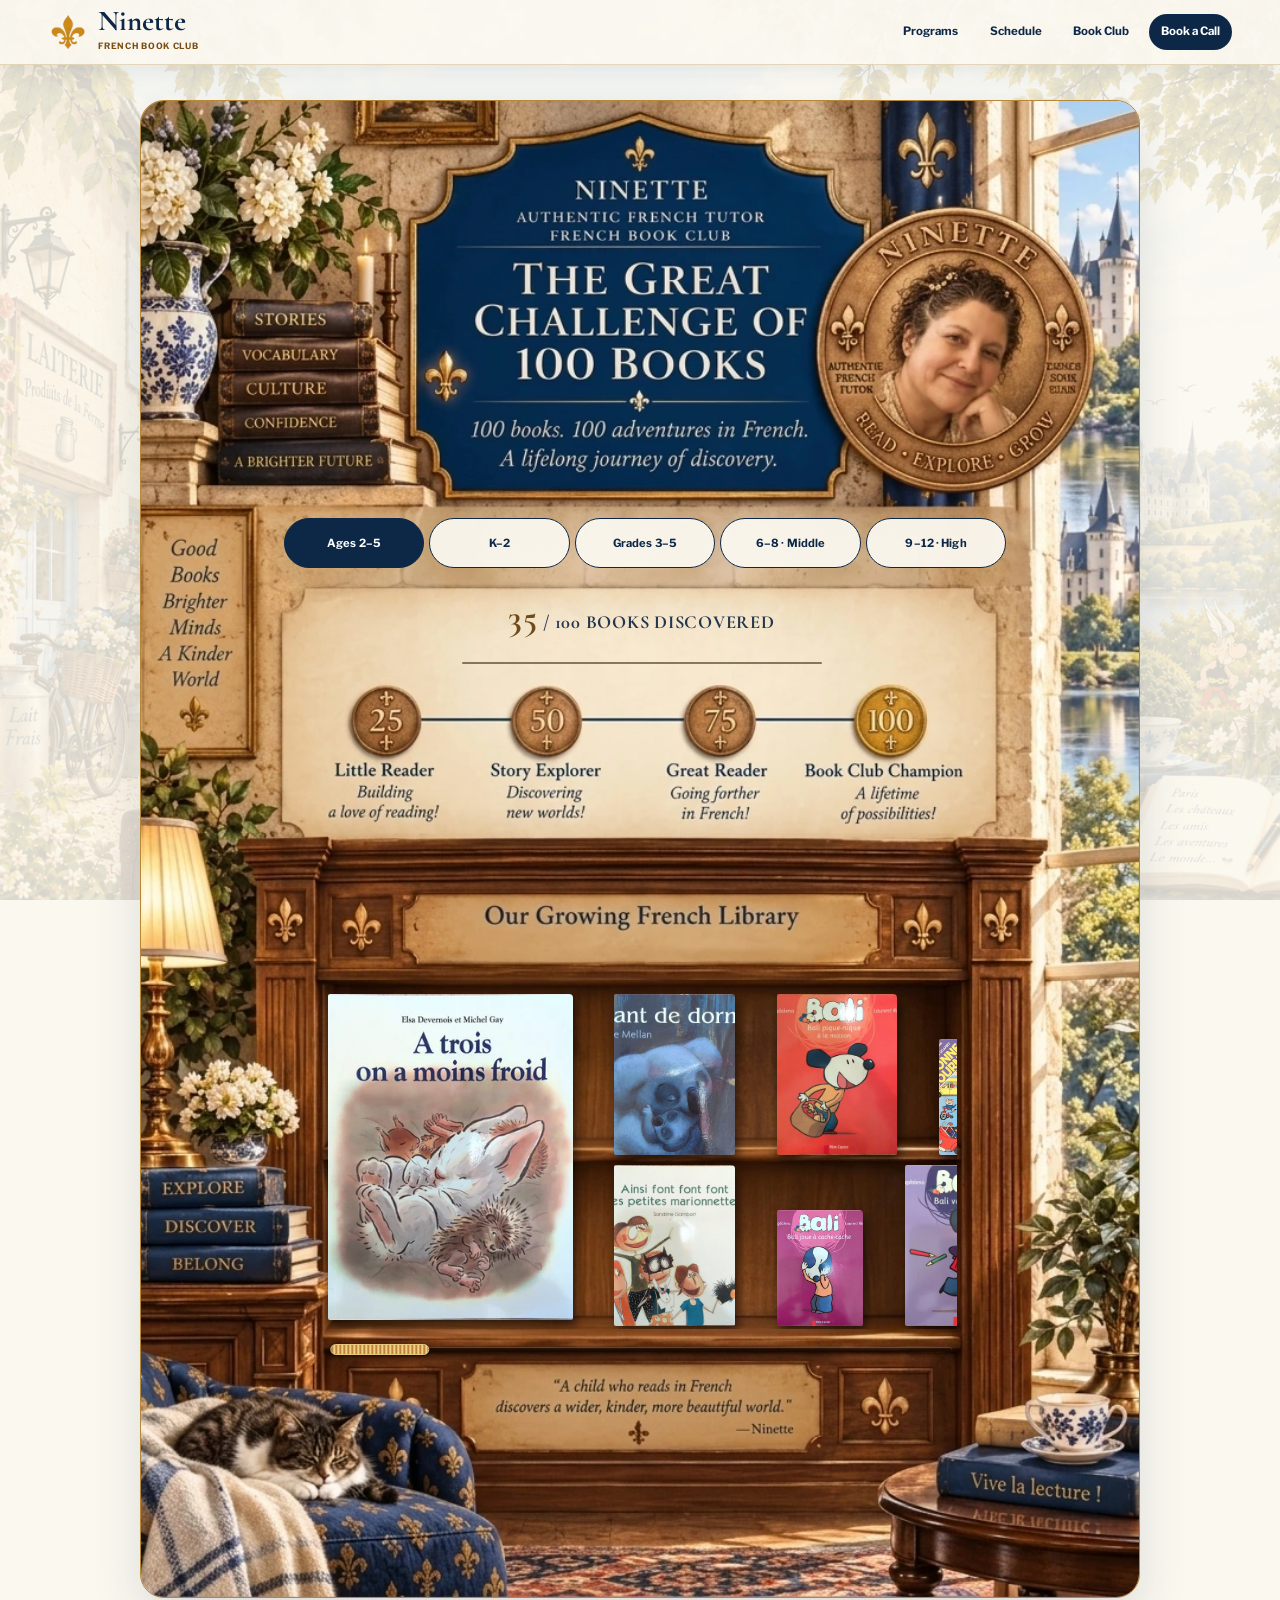
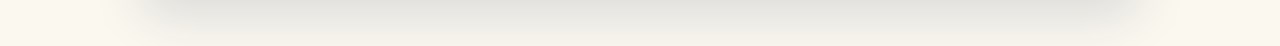
==== bookclub.html @ 9c92deb5 "Refine hero and extract Book Club page" ====
<!DOCTYPE html>
<html lang="en">
    <head>
        <meta charset="UTF-8">
        <meta name="viewport" content="width=device-width, initial-scale=1.0">
        <title>French Book Club | French with Ninette</title>
        <meta name="description" content="The French Book Club by Ninette: an authentic French reading journey for children and teens in Wake Forest, NC.">
        <link rel="canonical" href="https://frenchwithninette.com/bookclub.html">
        <link rel="icon" type="image/webp" href="images/img-010.webp">
        <link rel="preload" as="image" href="images/img-001.png">
        <link rel="preload" as="image" href="images/img-008-banner.webp">
        <link href="https://fonts.googleapis.com/css2?family=Cormorant+Garamond:ital,wght@0,500;0,600;0,700;1,500&family=Libre+Franklin:wght@400;500;600;700&family=Playfair+Display:ital,wght@0,700;1,400&display=swap" rel="stylesheet">
        <link rel="stylesheet" href="styles.css">
    </head>
    <body class="bookclub-page">
        <img class="page-background bookclub-page-background" src="images/img-001.png" width="1536" height="1024" fetchpriority="high" alt="">
        <header class="scroll-nav is-visible" aria-label="Main navigation" aria-hidden="false">
            <a class="scroll-nav-brand" href="index.html#top">
                <img class="scroll-nav-fleur" src="images/fleur1.png" alt="" aria-hidden="true">
                <span>
                    <strong>Ninette</strong>
                    <small>French Book Club</small>
                </span>
            </a>
            <nav class="scroll-nav-links" aria-label="Page sections">
                <a href="index.html#services">Programs</a>
                <a href="index.html#schedule">Schedule</a>
                <a href="#bookclub" aria-current="page">Book Club</a>
                <a class="scroll-nav-cta" href="https://forms.gle/2MNYjAYq3Niakrud9" target="_blank" rel="noopener noreferrer">Book a Call</a>
            </nav>
        </header>
        <main class="bookclub-page-main">
            <div id="bookclub">
                <img class="bc-banner" src="images/img-008-banner.webp" width="842" height="350" fetchpriority="high" alt="Ninette Authentic French Tutor · French Book Club · The Great Challenge of 100 Books">
                <div class="bc-top">
                    <img class="bc-top-img" src="images/bc-top.webp" width="842" height="268" alt="Book Club levels, reading progress and milestone medals on the château library wall">
                    <div class="bc-tabs" role="tablist" aria-label="Book Club levels">
                        <button type="button" class="bc-tab" data-level="ages-2-5" role="tab">Ages 2–5</button>
                        <button type="button" class="bc-tab" data-level="k-2" role="tab" aria-label="Kindergarten to 2nd Grade">K–2</button>
                        <button type="button" class="bc-tab" data-level="3-5" role="tab" aria-label="3rd to 5th Grade">Grades 3–5</button>
                        <button type="button" class="bc-tab" data-level="middle-school" role="tab" aria-label="6th to 8th Grade, Middle School">6–8 · Middle</button>
                        <button type="button" class="bc-tab" data-level="high-school" role="tab" aria-label="9th to 12th Grade, High School">9–12 · High</button>
                    </div>
                    <div class="bc-counter">
                        <div class="bc-count"><b id="bc-count-n">0</b> <span class="bc-count-label">/ 100 BOOKS DISCOVERED</span></div>
                        <div class="bc-progress"><div class="bc-progress-fill" id="bc-progress-fill"></div></div>
                    </div>
                </div>
                <img class="bc-cornice" loading="lazy" decoding="async" src="images/bc-cornice.webp" width="842" height="130" alt="Our Growing French Library">
                <div class="bc-shelf-band">
                    <img class="bc-shelf-band-img" src="images/bc-shelf-band.webp" width="842" height="317" loading="lazy" decoding="async" alt="Wooden château library cabinet">
                    <div class="bc-shelf" id="bc-shelf"></div>
                    <div class="bc-scrollbar" id="bc-scrollbar" hidden aria-hidden="true">
                        <div class="bc-scroll-thumb" id="bc-scroll-thumb"></div>
                    </div>
                </div>
                <img class="bc-bottom" loading="lazy" decoding="async" src="images/bc-bottom.webp" width="842" height="199" alt="A cozy reading corner with an armchair, a cat, and a cup of tea — &quot;A child who reads in French discovers a wider, kinder, more beautiful world.&quot; — Ninette">
            </div>
        </main>
        <script src="scripts/bookclub.js" defer></script>
    </body>
</html>
---- styles.css ----
:root {
    --navy: #0d2847;
    --navy2: #173a60;
    --gold: #b48739;
    --gold2: #d7b56d;
    --cream: #fbf8f0;
    --paper: #f5efe2;
    --ink: #172338;
    --muted: #6b6b67;
    --line: #d9c9a9;
    --white: #fff
}

* {
    margin: 0;
    padding: 0;
    box-sizing: border-box
}

html {
    scroll-behavior: smooth;
    scroll-padding-top: 88px
}

body {
    font-family: 'Libre Franklin', sans-serif;
    background: var(--cream);
    color: var(--ink);
    line-height: 1.55
}

a {
    color: inherit
}

.visually-hidden {
    position: absolute;
    width: 1px;
    height: 1px;
    padding: 0;
    margin: -1px;
    overflow: hidden;
    clip: rect(0, 0, 0, 0);
    white-space: nowrap;
    border: 0
}

.topnav {
    position: sticky;
    top: 0;
    z-index: 1000;
    display: flex;
    align-items: center;
    justify-content: space-between;
    gap: 24px;
    padding: 14px clamp(18px, 4vw, 54px);
    background: rgba(251, 248, 240, .96);
    backdrop-filter: blur(14px);
    border-bottom: 1px solid var(--line);
    box-shadow: 0 8px 26px rgba(13, 40, 71, .08)
}

.topnav-brand {
    font-family: 'Cormorant Garamond', serif;
    font-weight: 700;
    font-size: 1.7rem;
    color: var(--navy);
    letter-spacing: .02em
}

.topnav-brand::before {
    content: '⚜';
    color: var(--gold);
    margin-right: .55rem;
    font-size: 1rem
}

.topnav-links {
    display: flex;
    gap: 8px;
    align-items: center
}

.topnav-links a {
    font-size: .75rem;
    font-weight: 700;
    letter-spacing: .12em;
    text-transform: uppercase;
    text-decoration: none;
    padding: 10px 14px;
    border-radius: 999px;
    color: var(--navy);
    transition: .2s
}

.topnav-links a:hover {
    background: #efe6d4
}

.topnav-links .nav-cta {
    background: var(--navy);
    color: #fff;
    box-shadow: 0 6px 16px rgba(13, 40, 71, .20)
}

.topnav-links .nav-cta:hover {
    background: var(--gold);
    color: #fff;
    transform: translateY(-1px)
}

.hero {
    background: var(--navy);
    padding: 0
}

.hero-art {
    position: relative;
    min-height: min(72vw, 760px);
    background: var(--navy)
}

.hero-actions {
    position: absolute;
    left: 50%;
    bottom: 34px;
    transform: translateX(-50%);
    display: flex;
    gap: 14px;
    justify-content: center;
    align-items: center;
    width: min(92%, 900px);
    z-index: 2
}

.btn {
    display: inline-flex;
    align-items: center;
    justify-content: center;
    gap: .5rem;
    min-height: 50px;
    padding: .9rem 1.4rem;
    border-radius: 999px;
    text-decoration: none;
    font-weight: 700;
    font-size: .9rem;
    letter-spacing: .02em;
    border: 2px solid transparent;
    transition: .2s;
    box-shadow: 0 10px 28px rgba(13, 40, 71, .18)
}

.btn-primary,
.hero-cta,
.cta-btn {
    background: var(--gold) !important;
    color: #fff !important;
    border: 2px solid #f1d59e !important;
    box-shadow: 0 10px 26px rgba(180, 135, 57, .30) !important
}

.btn-primary:hover,
.hero-cta:hover,
.cta-btn:hover {
    background: #9e712d !important;
    transform: translateY(-2px);
    box-shadow: 0 14px 30px rgba(13, 40, 71, .28) !important
}

.btn-secondary {
    background: rgba(255, 255, 255, .94);
    color: var(--navy);
    border-color: #fff
}

.btn-secondary:hover {
    background: #fff;
    transform: translateY(-2px)
}

section {
    max-width: 1000px;
    margin: 0 auto
}

.sec-title {
    font-family: 'Cormorant Garamond', serif;
    font-size: clamp(2.25rem, 4vw, 3.3rem);
    font-weight: 700;
    color: var(--navy);
    margin-bottom: .1rem;
    line-height: 1.05
}

.sec-title::after {
    content: ' ⚜';
    font-size: .55em;
    color: var(--gold);
    vertical-align: middle
}

.sec-sub {
    font-family: 'Cormorant Garamond', serif;
    font-size: 1.08rem;
    color: #8a6a35;
    font-style: italic;
    letter-spacing: .04em;
    margin-bottom: 2rem
}

.divider {
    height: 1px;
    background: var(--line);
    margin: 1.5rem 0
}

.service-grid {
    display: grid;
    grid-template-columns: repeat(auto-fit, minmax(205px, 1fr));
    gap: 1.15rem
}

.scard {
    background: rgba(255, 255, 255, .88) !important;
    border-radius: 18px !important;
    padding: 1.6rem 1.3rem !important;
    text-align: center;
    border: 1px solid var(--line) !important;
    transition: .25s;
    box-shadow: 0 8px 24px rgba(13, 40, 71, .06)
}

.scard:hover {
    transform: translateY(-5px);
    box-shadow: 0 16px 36px rgba(13, 40, 71, .12);
    border-color: var(--gold) !important
}

.scard-icon {
    font-size: 2rem;
    margin-bottom: .7rem;
    display: block
}

.scard h3 {
    font-family: 'Cormorant Garamond', serif;
    font-size: 1.45rem !important;
    color: var(--navy) !important;
    margin-bottom: .5rem
}

.scard p {
    font-size: .82rem;
    color: #5f6061;
    line-height: 1.65
}

.pill {
    display: inline-block;
    font-size: .68rem;
    font-weight: 700;
    padding: .25rem .62rem;
    border-radius: 999px;
    margin: .2rem .1rem;
    border: 1px solid var(--line)
}

.pill-blue {
    background: #edf2f7;
    color: var(--navy)
}

.pill-gold {
    background: #fbf1de;
    color: #916728
}

.price {
    font-size: 1.6rem !important;
    font-weight: 700;
    font-family: 'Cormorant Garamond', serif;
    margin-top: .6rem;
    color: var(--navy) !important
}

.detail-box {
    background: #fff;
    border-radius: 22px !important;
    padding: 2.1rem !important;
    margin-bottom: 1.5rem !important;
    border: 1px solid var(--line) !important;
    box-shadow: 0 12px 34px rgba(13, 40, 71, .07)
}

.detail-grid {
    display: grid;
    grid-template-columns: repeat(auto-fit, minmax(230px, 1fr));
    gap: 1.5rem;
    margin-top: 1rem
}

.detail-tag {
    border-radius: 12px;
    padding: 1rem;
    margin-top: 1rem;
    font-size: .82rem;
    color: #444;
    background: #f8f3e8 !important
}

.detail-cta {
    display: inline-flex !important;
    align-items: center;
    justify-content: center;
    min-height: 48px;
    margin-top: 1.15rem !important;
    background: var(--navy) !important;
    color: #fff !important;
    border: 2px solid var(--navy) !important;
    padding: .8rem 1.4rem !important;
    border-radius: 999px !important;
    font-weight: 700 !important;
    font-size: .88rem !important;
    text-decoration: none !important;
    box-shadow: 0 8px 20px rgba(13, 40, 71, .18);
    transition: .2s
}

.detail-cta:hover {
    background: var(--gold) !important;
    border-color: var(--gold) !important;
    transform: translateY(-2px)
}

.about-quote {
    font-family: 'Cormorant Garamond', serif;
    font-style: italic;
    font-size: 1.35rem;
    color: var(--navy);
    border-left: 3px solid var(--gold);
    padding-left: 1.25rem;
    margin-bottom: 1.25rem;
    line-height: 1.55
}

.about-body {
    font-size: .91rem;
    line-height: 1.9;
    color: #34383e;
    margin-bottom: .75rem
}

.cred-grid {
    display: grid;
    grid-template-columns: repeat(auto-fit, minmax(170px, 1fr));
    gap: .8rem;
    margin-top: 1.5rem
}

.cred {
    background: #fff;
    border-radius: 14px;
    padding: 1.1rem;
    border: 1px solid var(--line);
    text-align: center
}

.cred-ico {
    font-size: 1.5rem;
    margin-bottom: .4rem;
    display: block
}

.cred h4 {
    font-size: .82rem;
    font-weight: 700;
    color: var(--navy);
    margin-bottom: .25rem
}

.cred p {
    font-size: .73rem;
    color: #666;
    line-height: 1.5
}

.schedule-wrap {
    background: #fff;
    padding: 4.5rem clamp(20px, 5vw, 64px);
    border-top: 1px solid #eee3ce;
    border-bottom: 1px solid #eee3ce
}

.schedule-inner {
    max-width: 1000px;
    margin: 0 auto
}

.schedule-title {
    font-family: 'Cormorant Garamond', serif;
    font-size: 2.6rem;
    color: var(--navy);
    font-weight: 700
}

.schedule-sub {
    color: #8a6a35;
    font-family: 'Cormorant Garamond', serif;
    font-style: italic;
    font-size: 1.08rem;
    margin-bottom: 1.4rem
}

.calendar-frame {
    border-radius: 18px;
    overflow: hidden;
    box-shadow: 0 12px 32px rgba(13, 40, 71, .12);
    border: 1px solid var(--line)
}

#contact-section {
    background: linear-gradient(145deg, #0d2847, #173a60);
    padding: 5rem 2rem;
    border-top: 4px solid var(--gold)
}

.contact-inner {
    max-width: 650px;
    margin: 0 auto;
    text-align: center
}

.contact-inner h2 {
    font-family: 'Cormorant Garamond', serif;
    font-size: 2.8rem;
    color: #fff;
    margin-bottom: .25rem
}

.csub {
    font-family: 'Cormorant Garamond', serif;
    font-size: 1.05rem;
    color: #e3ca94;
    font-style: italic;
    margin-bottom: 2rem
}

.contact-rows {
    background: rgba(255, 255, 255, .08);
    border: 1px solid rgba(255, 255, 255, .16);
    border-radius: 16px;
    padding: 1.4rem;
    margin-bottom: 1.5rem;
    text-align: left
}

.crow {
    display: flex;
    align-items: center;
    gap: .75rem;
    padding: .75rem 0;
    border-bottom: 1px solid rgba(255, 255, 255, .11);
    font-size: .9rem;
    color: #fff
}

.crow:last-child {
    border: none
}

.cico {
    font-size: 1.05rem;
    color: #e8c47e;
    width: 28px;
    text-align: center
}

.cta-btn {
    display: block;
    padding: 1.05rem 1.2rem !important;
    border-radius: 999px !important;
    text-decoration: none;
    text-align: center;
    transition: .2s;
    font-size: 1rem !important
}

.free-note {
    font-size: .82rem;
    color: #d9e4ef;
    margin-top: .9rem
}

.contact-actions {
    display: grid;
    grid-template-columns: 1fr 1fr;
    gap: .8rem;
    margin-top: .8rem
}

.contact-actions a,
.contact-actions button {
    padding: .9rem;
    border-radius: 999px;
    text-decoration: none;
    font-weight: 700;
    font-size: .86rem;
    font-family: inherit;
    cursor: pointer
}

.contact-actions .call,
.contact-actions .share {
    background: #fff;
    color: var(--navy);
    border: 0
}

.contact-actions .mail {
    background: transparent;
    color: #fff;
    border: 1px solid rgba(255, 255, 255, .5)
}

footer {
    background: #081c31;
    padding: 1.6rem;
    text-align: center;
    font-size: .78rem;
    color: #c9d5df
}

footer span {
    color: #e4bd70
}

@media(max-width: 760px) {
    .topnav {
        align-items: flex-start
    }

    .topnav-links {
        gap: 3px;
        flex-wrap: wrap;
        justify-content: flex-end
    }

    .topnav-links a {
        font-size: .64rem;
        padding: 8px 9px
    }

    .hero-art {
        min-height: 78vh;
        background-position: center top
    }

    .hero-actions {
        bottom: 22px;
        flex-direction: column
    }

    .hero-actions .btn {
        width: min(92vw, 380px)
    }

    section {
        padding-top: 3.6rem;
        padding-bottom: 3.6rem
    }

    .detail-box {
        padding: 1.4rem !important
    }

    .contact-actions {
        grid-template-columns: 1fr
    }

    .calendar-frame iframe {
        height: 520px
    }

    .topnav-brand {
        font-size: 1.35rem
    }
}

@media(max-width: 520px) {
    .topnav {
        padding: 10px 12px;
        flex-direction: column;
        align-items: center
    }

    .topnav-links {
        justify-content: center
    }

    .hero-art {
        min-height: 72vh;
        margin-top: 0
    }

    .sec-title {
        font-size: 2.35rem
    }

    .hero-actions {
        bottom: 16px
    }
}

/* --- Netlify-safe layout fixes: real image assets, robust grid, visible CTAs --- */
body {
    overflow-x: hidden
}

.hero {
    background: var(--navy);
    padding: 0;
    overflow: hidden
}

.hero-art {
    position: relative;
    min-height: 0 !important;
    background: var(--navy) !important
}

.hero-image {
    width: 100%;
    height: auto;
    display: block;
    object-fit: contain;
    object-position: center top
}

.hero-shade {
    position: absolute;
    left: 0;
    right: 0;
    bottom: 0;
    height: 24%;
    background: linear-gradient(to top, rgba(8, 28, 49, .78), rgba(8, 28, 49, 0));
    pointer-events: none
}

.hero-actions {
    position: absolute;
    left: 50%;
    bottom: 30px;
    transform: translateX(-50%);
    display: flex;
    gap: 14px;
    justify-content: center;
    align-items: center;
    width: min(92%, 900px);
    z-index: 3
}

.btn {
    white-space: nowrap
}

#services {
    max-width: 1120px
}

.service-grid {
    display: grid !important;
    grid-template-columns: repeat(4, minmax(0, 1fr)) !important;
    gap: 1.2rem !important;
    align-items: stretch
}

.scard {
    display: flex !important;
    flex-direction: column;
    align-items: center;
    justify-content: flex-start;
    min-height: 285px;
    background: #fff !important;
    border: 1px solid var(--line) !important;
    border-top: 4px solid var(--gold) !important;
    border-radius: 18px !important;
    padding: 1.6rem 1.25rem !important;
    box-shadow: 0 10px 28px rgba(13, 40, 71, .09) !important;
    overflow: hidden
}

.scard p {
    max-width: 28ch
}

.scard .price {
    margin-top: auto !important;
    padding-top: 1rem
}

.service-grid>.scard-link {
    display: block;
    color: var(--navy);
    text-decoration: none;
}

.service-grid>.scard-link .scard {
    height: 100%;
    cursor: pointer;
}

.service-grid>.scard-link:focus-visible {
    outline: 3px solid var(--gold);
    outline-offset: 4px;
    border-radius: 18px;
}

.detail-box {
    overflow: hidden
}

.detail-cta,
.cta-btn,
.nav-cta,
.btn-primary {
    outline: 0;
    cursor: pointer
}

.detail-cta {
    min-width: 190px
}

.topnav {
    min-height: 76px
}

@media(max-width: 980px) {
    .service-grid {
        grid-template-columns: repeat(2, minmax(0, 1fr)) !important
    }

    .hero-actions {
        bottom: 22px
    }
}

@media(max-width: 760px) {
    .topnav {
        position: sticky;
        top: 0;
        align-items: center
    }

    .hero-image {
        min-height: 420px;
        object-fit: cover;
        object-position: center top
    }

    .hero-actions {
        bottom: 18px;
        flex-direction: column;
        gap: 9px
    }

    .hero-actions .btn {
        width: min(88vw, 390px)
    }

    .hero-shade {
        height: 34%
    }
}

@media(max-width: 560px) {
    .service-grid {
        grid-template-columns: 1fr !important
    }

    .scard {
        min-height: 250px
    }

    .hero-image {
        min-height: 390px
    }

    .topnav {
        flex-direction: column;
        gap: 8px;
        padding: 10px 12px
    }

    .topnav-links {
        width: 100%;
        justify-content: center;
        flex-wrap: wrap
    }

    .topnav-links a {
        padding: 7px 9px
    }

    .hero-actions {
        position: relative;
        left: auto;
        bottom: auto;
        transform: none;
        width: auto;
        padding: 16px;
        background: var(--navy)
    }

    .hero-shade {
        display: none
    }

    .btn {
        white-space: normal
    }

    .hero-actions .btn {
        width: 100%
    }
}

/* illustrated service banners: titles and content preserved */
.scard {
    padding: 0 !important;
    overflow: hidden;
    text-align: left !important
}

.scard-banner {
    width: 100%;
    aspect-ratio: 2.85/1;
    object-fit: cover;
    display: block;
    border-bottom: 1px solid var(--line)
}

.scard-body {
    padding: 1.25rem 1.3rem 1.35rem;
    text-align: center;
    display: flex;
    flex-direction: column;
    flex: 1
}

.scard .scard-icon {
    display: none
}

.scard h3 {
    margin-top: 0
}

@media(max-width: 560px) {
    .scard-banner {
        aspect-ratio: 2.5/1
    }
}

.detail-picto {
    width: 126px;
    height: 126px;
    object-fit: contain;
    border-radius: 50%;
    border: none;
    box-shadow: 0 8px 20px rgba(13, 40, 71, .12);
    flex: 0 0 126px;
    background: #fff
}

@media(max-width: 760px) {
    .detail-picto {
        width: 100px;
        height: 100px;
        flex-basis: 100px
    }
}

@media(max-width: 560px) {
    .detail-picto {
        width: 84px;
        height: 84px;
        flex-basis: 84px
    }
}

/* === HERO V10 VERROUILLE : image entière, aucun bandeau ne la rogne === */
.hero,
.hero-art {
    height: auto !important;
    max-height: none !important;
    overflow: visible !important
}

.hero-image {
    display: block !important;
    width: 100% !important;
    height: auto !important;
    max-height: none !important;
    object-fit: contain !important;
    object-position: center top !important
}

#services {
    padding: 3rem 2rem;
    margin-top: 0 !important
}

/* === BOOK CLUB — unified, JS-driven, single page, no locked mockup images === */
#bookclub {
    margin: 2rem 0 2.5rem;
    border: 1px solid #b48739;
    border-radius: 24px;
    overflow: hidden;
    background: #efe4cf;
    box-shadow: 0 20px 50px rgba(13, 40, 71, .13)
}

.bc-banner {
    display: block;
    width: 100%;
    height: auto;
}

.bc-top {
    position: relative;
    line-height: 0;
    aspect-ratio: 842 / 268;
    overflow: hidden;
}

.bc-top-img,
.bc-cornice,
.bc-bottom,
.bc-shelf-band-img {
    display: block;
    width: 100%;
    height: auto;
    margin: 0;
}

.bc-top-img {
    height: 100%;
    object-fit: cover;
}

.bc-shelf-band-img {
    height: 100%;
    object-fit: cover;
}

.bc-cornice {
    margin-top: -1px;
    margin-bottom: -1px;
}

.bc-tabs {
    position: absolute;
    left: 14.3%;
    right: 13.3%;
    top: 0.8%;
    height: 15.7%;
    display: grid;
    grid-template-columns: repeat(5, minmax(0, 1fr));
    gap: .7%;
    line-height: normal;
}

.bc-tab {
    font-family: 'Libre Franklin', sans-serif;
    font-size: clamp(.46rem, 1.05vw, .7rem);
    font-weight: 700;
    letter-spacing: .01em;
    line-height: 1.15;
    padding: 3px 5px;
    border: 1px solid var(--navy);
    border-radius: 999px;
    background: rgba(251, 248, 240, .94);
    color: var(--navy);
    cursor: pointer;
    display: flex;
    align-items: center;
    justify-content: center;
    text-align: center;
    transition: background .2s, border-color .2s, color .2s, transform .2s;
}

.bc-tab:hover,
.bc-tab:focus-visible {
    background: #efe6d4;
    transform: translateY(-2px);
}

.bc-tab:focus-visible {
    outline: 2px solid var(--gold);
    outline-offset: 2px;
}

.bc-tab:active {
    transform: translateY(1px);
}

.bc-tab.active {
    background: #0d2847 !important;
    border-color: #0d2847;
    color: #fff !important;
}

.bc-counter {
    position: absolute;
    left: 15.4%;
    right: 15.1%;
    top: 29%;
    height: 14%;
    display: flex;
    flex-direction: column;
    justify-content: center;
    text-align: center;
    line-height: normal;
}

.bc-count {
    font-family: 'Cormorant Garamond', serif;
    font-size: clamp(.9rem, 2.4vw, 1.6rem);
    font-weight: 700;
    color: #22364e;
    letter-spacing: .01em;
    white-space: nowrap;
}

.bc-count b {
    color: #6f4a1c;
    font-size: 1.35em;
}

.bc-count-label {
    font-size: .72em;
    letter-spacing: .04em;
}

.bc-progress {
    width: min(74%, 360px);
    margin: 3.5% auto 0;
    height: clamp(5px, 1.4vw, 10px);
    background: rgba(52, 34, 14, .26);
    border: 1px solid rgba(52, 34, 14, .42);
    border-radius: 99px;
    overflow: hidden;
}

.bc-progress-fill {
    height: 100%;
    background: linear-gradient(90deg, #8a5a1f, #e0bd72);
    transition: width .3s ease;
}

.bc-shelf-band {
    position: relative;
    line-height: 0;
    background: #241507;
    aspect-ratio: 842 / 317;
    overflow: hidden;
}

.bc-shelf {
    position: absolute;
    left: 18.4%;
    right: 18.2%;
    top: 2.2%;
    bottom: 8.7%;
    display: flex;
    flex-direction: column;
    gap: 3%;
    overflow-x: auto;
    overflow-y: hidden;
    padding: 0 .5% .3%;
    line-height: normal;
    scrollbar-width: thin;
    scrollbar-color: #a9803f rgba(0, 0, 0, .35);
}

.bc-scrollbar {
    position: absolute;
    left: 18.9%;
    right: 18.7%;
    bottom: 2.5%;
    height: 5px;
    border-radius: 99px;
    background: rgba(20, 10, 4, .62);
    box-shadow: inset 0 1px 1px rgba(255, 235, 188, .25);
    cursor: ew-resize;
}

.bc-scrollbar[hidden] {
    display: none;
}

.bc-scroll-thumb {
    position: absolute;
    top: -3px;
    bottom: -3px;
    left: 0;
    min-width: 32px;
    border: 1px solid #e8c77c;
    border-radius: 99px;
    background: repeating-linear-gradient(90deg, #bd8535 0 2px, #f0d18b 2px 4px);
    box-shadow: 0 1px 3px rgba(0, 0, 0, .7);
    cursor: grab;
    touch-action: none;
}

.bc-scroll-thumb:active {
    cursor: grabbing;
}

.bc-shelf.is-empty {
    align-items: center;
    justify-content: center;
    overflow: hidden;
}

.bc-shelf-row {
    min-height: 0;
    display: flex;
    flex: 1 1 0;
    align-items: flex-end;
    gap: 1.1%;
    width: max-content;
    overflow: visible;
}

.bc-book {
    flex: 0 0 auto;
    margin: 0;
    height: 100%;
    aspect-ratio: 3 / 4;
    scroll-snap-align: start;
}

.bc-book.is-compact {
    height: 72%;
}

.bc-book.is-tall {
    height: 203%;
    align-self: flex-start;
    position: relative;
    z-index: 1;
}

.bc-book.is-spacer {
    visibility: hidden;
    pointer-events: none;
}

.bc-book img {
    height: 100%;
    width: 100%;
    object-fit: cover;
    display: block;
    border-radius: 2px 4px 2px 2px;
    box-shadow: 3px 6px 11px rgba(0, 0, 0, .6);
}

.bc-empty {
    max-width: 84%;
    text-align: center;
    background: rgba(250, 244, 232, .95);
    border: 1px solid #cbb78c;
    border-radius: 12px;
    padding: .8rem 1rem;
}

.bc-empty p {
    font-size: clamp(.62rem, 1.5vw, .82rem);
    color: #4a4133;
    line-height: 1.5;
    margin-bottom: .5rem;
}

.bc-empty a {
    font-size: clamp(.62rem, 1.5vw, .82rem);
    font-weight: 700;
    color: #8a5a1f;
    text-decoration: none;
}

.bc-empty a:hover {
    text-decoration: underline;
}

@media(max-width: 480px) {
    .bc-tabs {
        top: .8%;
        height: 11.5%;
    }

    .bc-tab {
        font-size: .44rem;
        line-height: .95;
        padding: 1px;
        border-radius: 999px;
    }

    .bc-counter {
        top: 25%;
        height: 14%;
    }

    .bc-count {
        font-size: .82rem;
    }

    .bc-progress {
        margin-top: 2%;
        height: 5px;
    }

    .bc-count-label {
        letter-spacing: 0;
    }
}



/* The illustrated scene remains a single responsive image; the live,
   horizontally scrollable class grid is confined to its blank parchment panel. */
.v30-schedule {
    max-width: 1536px;
    margin: 0 auto;
    padding: 0;
    background: #f5eddd;
    position: relative;
    aspect-ratio: 1280 / 848;
}

.v30-background {
    display: block;
    width: 100%;
    height: auto;
}

.v30-frame {
    position: absolute;
    inset: 34.1% 8.1% 8.7% 7.8%;
    overflow: hidden;
    border-radius: clamp(8px, 1.2vw, 18px);
}

.v30-scroll {
    width: 100%;
    height: 100%;
    overflow-x: auto;
    overflow-y: auto;
    scroll-snap-type: x proximity;
}

.v30-grid {
    display: grid;
    grid-template-columns: repeat(6, minmax(150px, 1fr));
    gap: 12px;
    align-items: start;
    padding: clamp(10px, 1.7vw, 24px);
    min-width: 900px;
}

.v30-day {
    min-width: 0;
    display: flex;
    flex-direction: column;
    scroll-snap-align: start;
}

.v30-day-head {
    background: #173f63;
    color: #fff8e9;
    border: 1px solid rgba(190, 142, 61, .65);
    padding: 8px 4px;
    border-radius: 8px;
    text-align: center;
    font: 500 15px/1 Georgia, "Times New Roman", serif;
    letter-spacing: .02em;
    text-transform: uppercase;
    margin-bottom: 8px;
}

.v30-card {
    border-radius: 10px;
    padding: 8px;
    margin-bottom: 8px;
    border: 1px solid rgba(160, 135, 90, .30);
    box-shadow: 0 3px 8px rgba(80, 60, 40, .08);
    color: #163957;
    display: flex;
    align-items: center;
    gap: 8px;
    text-align: left;
}

.v30-card-content {
    min-width: 0;
    flex: 1;
}

.v30-time {
    font: 700 12px/1.1 Georgia, "Times New Roman", serif;
    margin-bottom: 4px;
    white-space: normal;
}

.v30-course {
    font: 700 15px/1.06 Georgia, "Times New Roman", serif;
}

.v30-level {
    margin-top: 2px;
    font: 400 12px/1.05 Georgia, "Times New Roman", serif;
    color: #4f4a40;
}

.v30-mark {
    flex: 0 0 42px;
    width: 42px;
    height: 42px;
    object-fit: contain;
    display: block;
}

.v30-immersion {
    background: rgba(216, 231, 238, .96)
}

.v30-high {
    background: rgba(229, 234, 211, .96)
}

.v30-story {
    background: rgba(242, 215, 211, .96)
}

.v30-cp {
    background: rgba(244, 228, 189, .97)
}

.v30-elementary {
    background: rgba(227, 225, 235, .96)
}

.v30-middle {
    background: rgba(239, 228, 197, .97)
}

.v30-bookclub {
    background: rgba(241, 214, 211, .97)
}

.v30-playdate {
    background: rgba(247, 210, 170, 0.97)
}

.v30-note {
    margin-top: auto;
    padding: 7px 3px;
    text-align: center;
    color: #294b69;
    font: italic 13px/1.22 Georgia, "Times New Roman", serif;
}

@media(max-width: 700px) {
    .v30-schedule {
        aspect-ratio: auto;
        padding-bottom: 12px;
    }

    .v30-background {
        height: clamp(132px, 34vw, 238px);
        object-fit: cover;
        object-position: center top;
    }

    .v30-frame {
        position: relative;
        inset: auto;
        margin: -8px 12px 0;
        border: 1px solid rgba(160, 135, 90, .38);
        border-radius: 10px;
        background: #f5eddd;
        box-shadow: 0 4px 12px rgba(80, 60, 40, .12);
    }

    .v30-scroll {
        overflow-x: auto;
        overflow-y: hidden;
    }

    .v30-grid {
        display: flex;
        gap: 12px;
        padding: 10px;
        min-width: max-content;
    }

    .v30-day {
        flex: 0 0 min(55vw, 240px);
    }

    .v30-mark {
        display: none;
    }
}

.program-pills {
    margin-top: .75rem;
}

.price-unit {
    color: #666;
    font-size: .8rem;
    font-weight: 400;
}

.details-section {
    padding: 3rem 2rem;
}

.details-inner {
    max-width: 820px;
    margin: 0 auto;
}

.detail-header {
    display: flex;
    align-items: center;
    gap: 1rem;
}

.detail-title {
    color: var(--navy);
    font-family: 'Playfair Display', serif;
    font-size: 1.4rem;
}

.detail-meta {
    color: #666;
    font-size: .85rem;
}

.detail-label {
    color: var(--navy);
    margin-bottom: .5rem;
}

.detail-copy {
    color: #444;
    font-size: .85rem;
    line-height: 1.7;
}

.about-layout {
    display: flex;
    flex-wrap: wrap;
    align-items: flex-start;
    gap: 2rem;
    margin-bottom: 1.5rem;
}

.about-profile {
    flex-shrink: 0;
    text-align: center;
}

.about-portrait {
    width: 180px;
    height: 180px;
    object-fit: cover;
    object-position: center top;
    border: 3px solid #c97b3a;
    border-radius: 14px;
    box-shadow: 0 8px 24px rgba(27, 58, 92, .15);
}

.about-location {
    margin-top: .5rem;
    color: #c97b3a;
    font-size: .78rem;
    font-style: italic;
    font-weight: 700;
}

.about-content {
    flex: 1;
    min-width: 220px;
}

.about-quote-translation {
    color: #c97b3a;
    font-size: .9rem;
    font-style: normal;
}

.about-body--french {
    color: #666;
    border-left: 3px solid #c97b3a;
    padding-left: 1rem;
}

.booking-form-label {
    font-size: .78rem;
    font-weight: 400;
    opacity: .85;
}

.bc-progress-fill {
    width: 0;
}

.bookclub-page-main {
    width: min(100% - 2rem, 1000px);
    margin: 0 auto 3rem;
    padding-top: clamp(3.75rem, 6vw, 4.75rem);
}

.bookclub-page-intro {
    padding: 2.5rem 0 .5rem;
    text-align: center;
}

.bookclub-page-intro h1 {
    color: var(--navy);
    font-family: 'Cormorant Garamond', serif;
    font-size: clamp(2.5rem, 5vw, 4rem);
    line-height: 1;
}

.bookclub-page-intro p {
    color: #8a6a35;
    font-family: 'Cormorant Garamond', serif;
    font-size: 1.15rem;
    font-style: italic;
    margin-top: .4rem;
}

.bookclub-page #bookclub {
    margin: 1.5rem 0 0;
}

img.page-background.bookclub-page-background {
    opacity: .14;
}

.hero {
    aspect-ratio: 3 / 2;
    background: transparent;
    margin: 0 !important;
    padding: 0 !important;
    position: relative;
    z-index: 1;
}

.page-background {
    height: 100vh;
    inset: 0;
    object-fit: cover;
    object-position: center center;
    opacity: var(--page-background-opacity, 1);
    pointer-events: none;
    position: fixed;
    transition: opacity .12s linear;
    width: 100%;
    z-index: 0;
}

body > :not(.page-background) {
    position: relative;
    z-index: 1;
}

body > .scroll-nav {
    align-items: center;
    background: rgba(251, 248, 240, .9);
    border-bottom: 1px solid rgba(180, 135, 57, .3);
    box-shadow: 0 6px 18px rgba(13, 40, 71, .08);
    display: flex;
    gap: 1rem;
    justify-content: space-between;
    left: 0;
    opacity: 0;
    padding: .65rem clamp(1rem, 4vw, 3rem);
    pointer-events: none;
    position: fixed;
    top: 0;
    transform: translateY(-100%);
    transition: opacity .2s, transform .2s;
    visibility: hidden;
    width: 100%;
    z-index: 100;
}

.scroll-nav.is-visible {
    opacity: 1;
    pointer-events: auto;
    transform: translateY(0);
    visibility: visible;
}

.scroll-nav-brand {
    align-items: center;
    color: var(--navy);
    display: inline-flex;
    flex: 0 0 auto;
    font-family: 'Cormorant Garamond', serif;
    gap: .6rem;
    text-decoration: none;
}

.scroll-nav-fleur {
    height: 2.55rem;
    width: 2.55rem;
}

.scroll-nav-brand strong,
.scroll-nav-brand small {
    display: block;
}

.scroll-nav-brand strong {
    font-size: 1.8rem;
    font-weight: 700;
    line-height: .78;
}

.scroll-nav-brand small {
    color: #7a4d11;
    font-family: 'Libre Franklin', sans-serif;
    font-size: .54rem;
    font-weight: 700;
    letter-spacing: .08em;
    margin-top: .45rem;
    text-transform: uppercase;
}

.scroll-nav-links {
    align-items: center;
    display: flex;
    gap: .45rem;
    justify-content: flex-end;
    overflow-x: auto;
    white-space: nowrap;
}

.scroll-nav-links a {
    border: 1px solid transparent;
    border-radius: 999px;
    color: var(--navy);
    display: inline-flex;
    font-size: .72rem;
    font-weight: 700;
    padding: .48rem .7rem;
    text-decoration: none;
    transition: background .2s, border-color .2s, color .2s;
}

.scroll-nav-links a:hover,
.scroll-nav-links a:focus-visible {
    background: #efe6d4;
    border-color: rgba(180, 135, 57, .45);
}

.scroll-nav-links .scroll-nav-cta {
    background: var(--navy);
    color: #fff;
}

.scroll-nav-links .scroll-nav-cta:hover,
.scroll-nav-links .scroll-nav-cta:focus-visible {
    background: var(--gold);
    border-color: var(--gold);
}

.hero-content {
    left: 50%;
    max-width: 1360px;
    padding: clamp(2rem, 5vw, 4.5rem) 1.25rem;
    position: absolute;
    text-align: center;
    top: 0;
    transform: translateX(-50%);
    width: 100%;
    z-index: 2;
}

.hero-content::before {
    content: "";
    position: absolute;
    inset: clamp(1rem, 3vw, 2.5rem) clamp(1rem, 5vw, 4.5rem);
    background: rgba(251, 248, 240, .76);
    border: 1px solid rgba(255, 255, 255, .66);
    border-radius: 12px;
    box-shadow: 0 12px 30px rgba(13, 40, 71, .1);
    backdrop-filter: blur(5px);
    z-index: -1;
}

.hero-fleur {
    display: block;
    height: auto;
    margin: 0 auto .65rem;
    width: clamp(2.6rem, 4.6vw, 4.6rem);
}

.hero-brand {
    color: var(--navy);
    font-family: 'Cormorant Garamond', serif;
    font-size: clamp(3rem, 6.3vw, 6rem);
    font-weight: 700;
    line-height: .8;
}

.hero-content h1 {
    margin: 1.3rem auto 0;
    color: var(--navy);
    font-family: 'Cormorant Garamond', serif;
    font-size: clamp(1.2rem, 2.2vw, 2.2rem);
    line-height: 1.05;
    white-space: nowrap;
}

.hero-description {
    margin: .65rem auto 0;
    color: #7a4d11;
    font-family: 'Playfair Display', serif;
    font-size: clamp(.95rem, 1.35vw, 1.3rem);
    font-style: italic;
    letter-spacing: .03em;
    line-height: 1.35;
    white-space: nowrap;
}

.hero .hero-actions {
    position: static;
    display: flex !important;
    flex-direction: row;
    justify-content: center;
    gap: .8rem;
    width: auto;
    margin-top: 1.75rem;
    padding: 0;
    background: transparent;
    transform: none;
}

.hero-action {
    display: inline-flex;
    align-items: center;
    justify-content: center;
    min-height: 48px;
    padding: .8rem 1.15rem;
    border: 2px solid var(--navy);
    border-radius: 999px;
    font-size: .85rem;
    font-weight: 700;
    text-decoration: none;
    transition: background .2s, color .2s, transform .2s;
}

.hero-action:hover,
.hero-action:focus-visible {
    transform: translateY(-2px);
}

.hero-action--primary {
    background: var(--navy);
    color: #fff;
}

.hero-action--primary:hover,
.hero-action--primary:focus-visible {
    background: var(--gold);
    border-color: var(--gold);
}

.hero-action--secondary {
    background: rgba(251, 248, 240, .92);
    color: var(--navy);
}

.hero-action--secondary:hover,
.hero-action--secondary:focus-visible {
    background: #efe6d4;
}

.hero-action--bookclub {
    background: var(--gold);
    border-color: var(--gold);
    color: var(--navy);
}

.hero-action--bookclub:hover,
.hero-action--bookclub:focus-visible {
    background: #d7b56d;
    border-color: #d7b56d;
}

.hero-art {
    display: none;
}

@media(max-width: 560px) {
    .scroll-nav {
        gap: .5rem;
        padding: .55rem .75rem;
    }

    .scroll-nav-brand {
        font-size: 1.4rem;
    }

    .scroll-nav-brand::before {
        display: none;
    }

    .scroll-nav-links {
        gap: .25rem;
    }

    .scroll-nav-links a {
        font-size: .62rem;
        padding: .42rem .55rem;
    }

    .hero {
        aspect-ratio: auto;
        min-height: 760px;
    }

    .page-background {
        object-position: center bottom;
    }

    .hero-content {
        padding-top: 3.25rem;
    }

    .hero-content::before {
        inset: 1.5rem .7rem 1rem;
    }

    .hero-fleur {
        margin-bottom: .45rem;
        width: 3rem;
    }

    .hero-content h1 {
        font-size: clamp(2rem, 10vw, 2.6rem);
        white-space: normal;
    }

    .hero-description {
        background: rgba(251, 248, 240, .82);
        border-radius: 4px;
        color: #8d5b1c;
        font-size: 1.1rem;
        padding: .25rem .5rem;
        white-space: normal;
    }

    .hero .hero-actions {
        flex-direction: column;
        align-items: stretch;
    }

    .hero-action {
        width: 100%;
    }
}
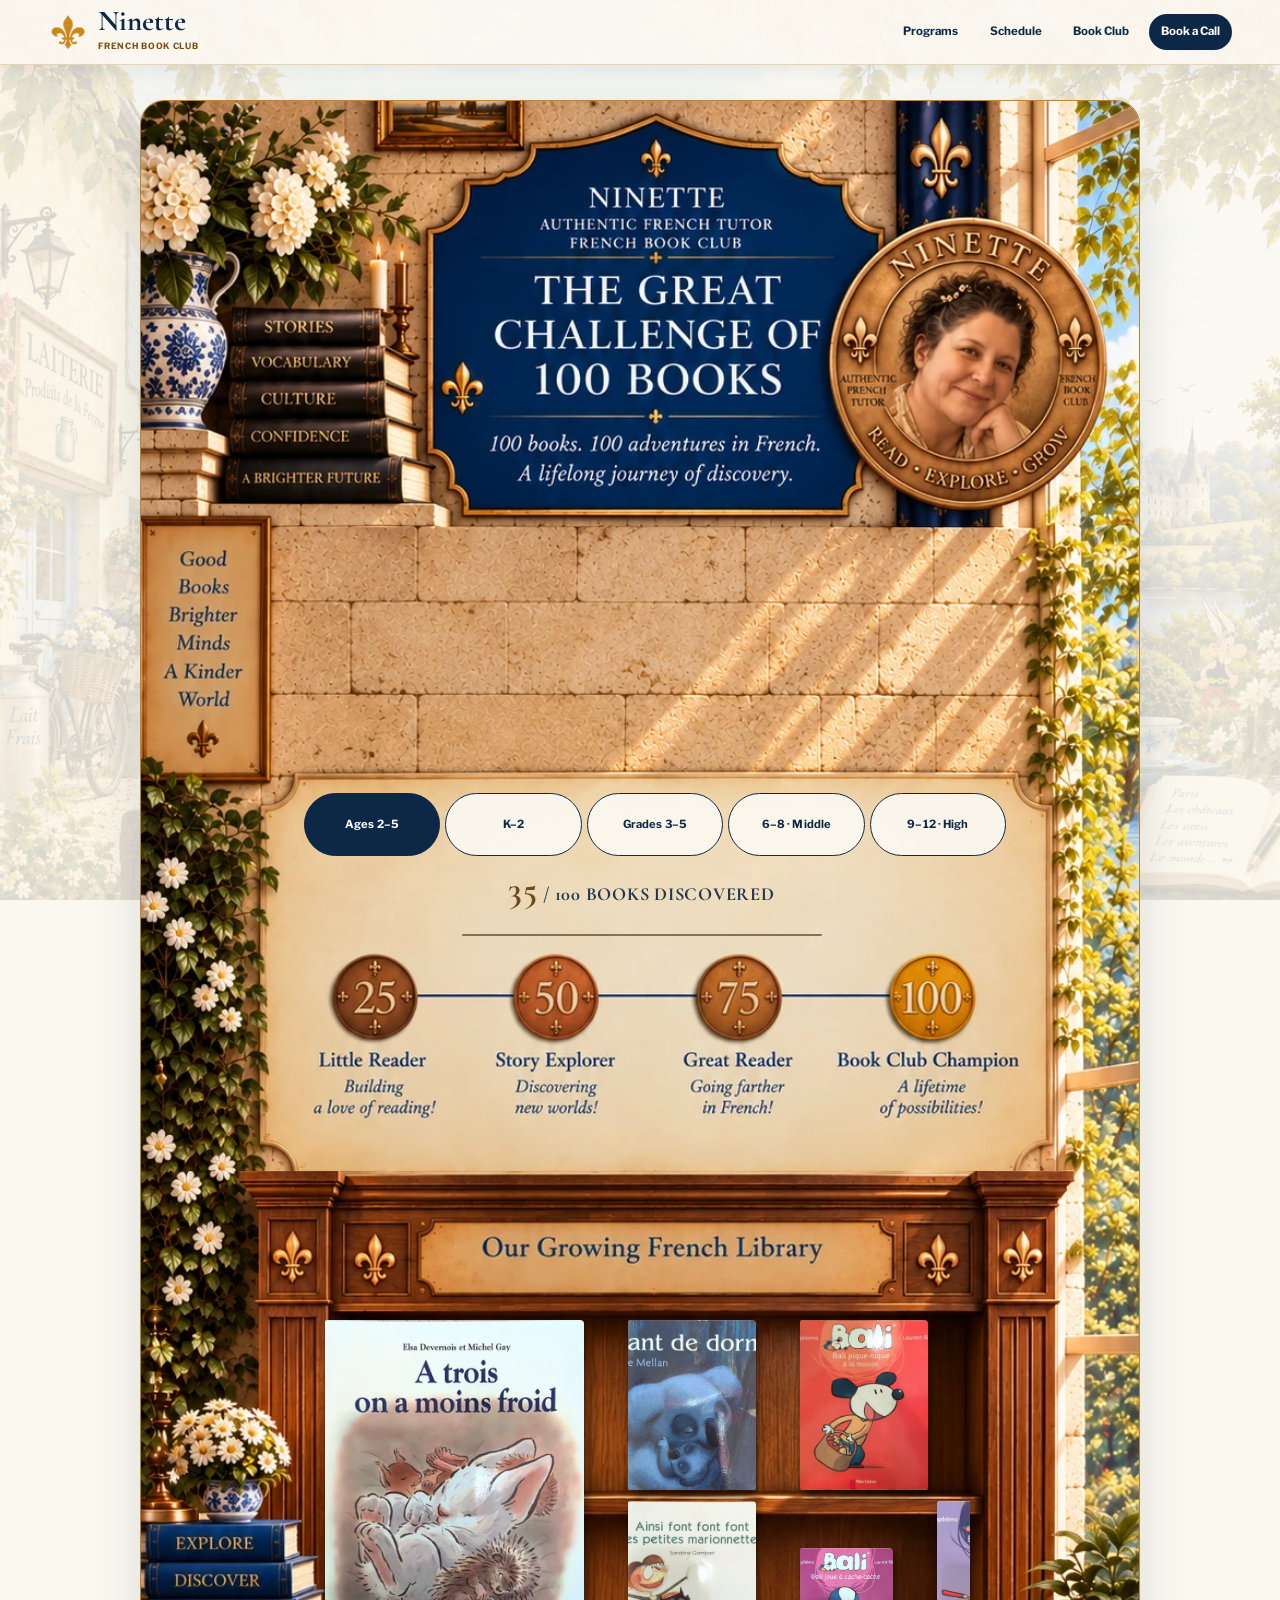
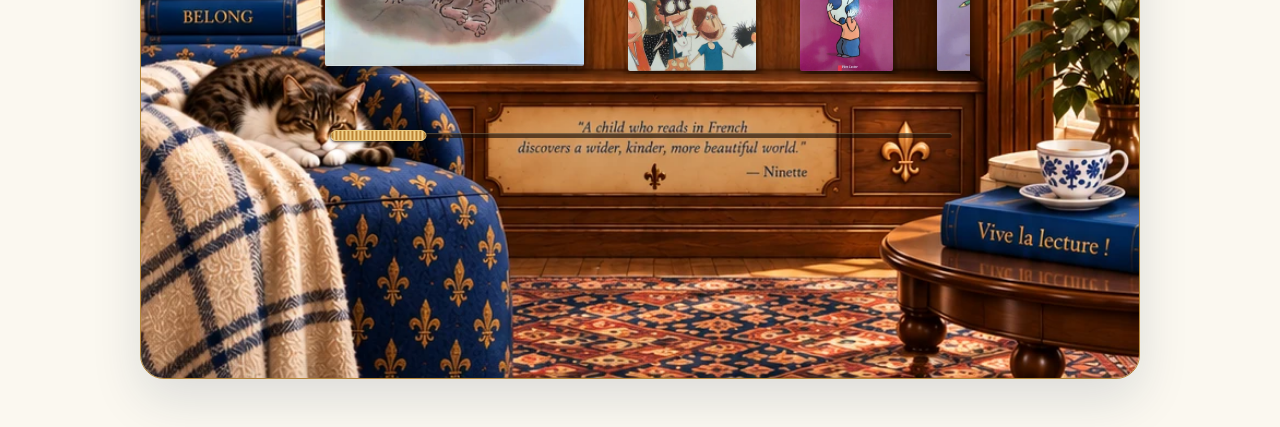
==== commit a2fa19af: "Refresh Book Club scene slices" ====
--- a/bookclub.html
+++ b/bookclub.html
@@ -31,9 +31,10 @@
         </header>
         <main class="bookclub-page-main">
             <div id="bookclub">
-                <img class="bc-banner" src="images/img-008-banner.webp" width="842" height="350" fetchpriority="high" alt="Ninette Authentic French Tutor · French Book Club · The Great Challenge of 100 Books">
+                <img class="bc-banner" src="images/img-008-banner.webp" width="914" height="389" fetchpriority="high" alt="Ninette Authentic French Tutor · French Book Club · The Great Challenge of 100 Books">
+                <img class="bc-monthly-wall" src="images/bc-monthly-wall.webp" width="914" height="223" loading="lazy" decoding="async" alt="Stone wall in the chateau library, reserved for monthly featured books">
                 <div class="bc-top">
-                    <img class="bc-top-img" src="images/bc-top.webp" width="842" height="268" alt="Book Club levels, reading progress and milestone medals on the château library wall">
+                    <img class="bc-top-img" src="images/bc-top.webp" width="914" height="368" alt="Book Club levels, reading progress and milestone medals on the chateau library wall">
                     <div class="bc-tabs" role="tablist" aria-label="Book Club levels">
                         <button type="button" class="bc-tab" data-level="ages-2-5" role="tab">Ages 2–5</button>
                         <button type="button" class="bc-tab" data-level="k-2" role="tab" aria-label="Kindergarten to 2nd Grade">K–2</button>
@@ -46,15 +47,15 @@
                         <div class="bc-progress"><div class="bc-progress-fill" id="bc-progress-fill"></div></div>
                     </div>
                 </div>
-                <img class="bc-cornice" loading="lazy" decoding="async" src="images/bc-cornice.webp" width="842" height="130" alt="Our Growing French Library">
+                <img class="bc-cornice" loading="lazy" decoding="async" src="images/bc-cornice.webp" width="914" height="129" alt="Our Growing French Library">
                 <div class="bc-shelf-band">
-                    <img class="bc-shelf-band-img" src="images/bc-shelf-band.webp" width="842" height="317" loading="lazy" decoding="async" alt="Wooden château library cabinet">
+                    <img class="bc-shelf-band-img" src="images/bc-shelf-band.webp" width="914" height="402" loading="lazy" decoding="async" alt="Wooden chateau library cabinet">
                     <div class="bc-shelf" id="bc-shelf"></div>
                     <div class="bc-scrollbar" id="bc-scrollbar" hidden aria-hidden="true">
                         <div class="bc-scroll-thumb" id="bc-scroll-thumb"></div>
                     </div>
                 </div>
-                <img class="bc-bottom" loading="lazy" decoding="async" src="images/bc-bottom.webp" width="842" height="199" alt="A cozy reading corner with an armchair, a cat, and a cup of tea — &quot;A child who reads in French discovers a wider, kinder, more beautiful world.&quot; — Ninette">
+                <img class="bc-bottom" loading="lazy" decoding="async" src="images/bc-bottom.webp" width="914" height="210" alt="A cozy reading corner with an armchair, a cat, and a cup of tea - &quot;A child who reads in French discovers a wider, kinder, more beautiful world.&quot; - Ninette">
             </div>
         </main>
         <script src="scripts/bookclub.js" defer></script>
--- a/styles.css
+++ b/styles.css
@@ -930,11 +930,12 @@
 .bc-top {
     position: relative;
     line-height: 0;
-    aspect-ratio: 842 / 268;
+    aspect-ratio: 914 / 368;
     overflow: hidden;
 }
 
 .bc-top-img,
+.bc-monthly-wall,
 .bc-cornice,
 .bc-bottom,
 .bc-shelf-band-img {
@@ -961,9 +962,9 @@
 
 .bc-tabs {
     position: absolute;
-    left: 14.3%;
+    left: 16.3%;
     right: 13.3%;
-    top: 0.8%;
+    top: 5.8%;
     height: 15.7%;
     display: grid;
     grid-template-columns: repeat(5, minmax(0, 1fr));
@@ -1015,7 +1016,7 @@
     position: absolute;
     left: 15.4%;
     right: 15.1%;
-    top: 29%;
+    top: 26%;
     height: 14%;
     display: flex;
     flex-direction: column;
@@ -1063,16 +1064,16 @@
     position: relative;
     line-height: 0;
     background: #241507;
-    aspect-ratio: 842 / 317;
+    aspect-ratio: 914 / 402;
     overflow: hidden;
 }
 
 .bc-shelf {
     position: absolute;
-    left: 18.4%;
-    right: 18.2%;
+    left: 18.2%;
+    right: 16.9%;
     top: 2.2%;
-    bottom: 8.7%;
+    bottom: 17%;
     display: flex;
     flex-direction: column;
     gap: 3%;
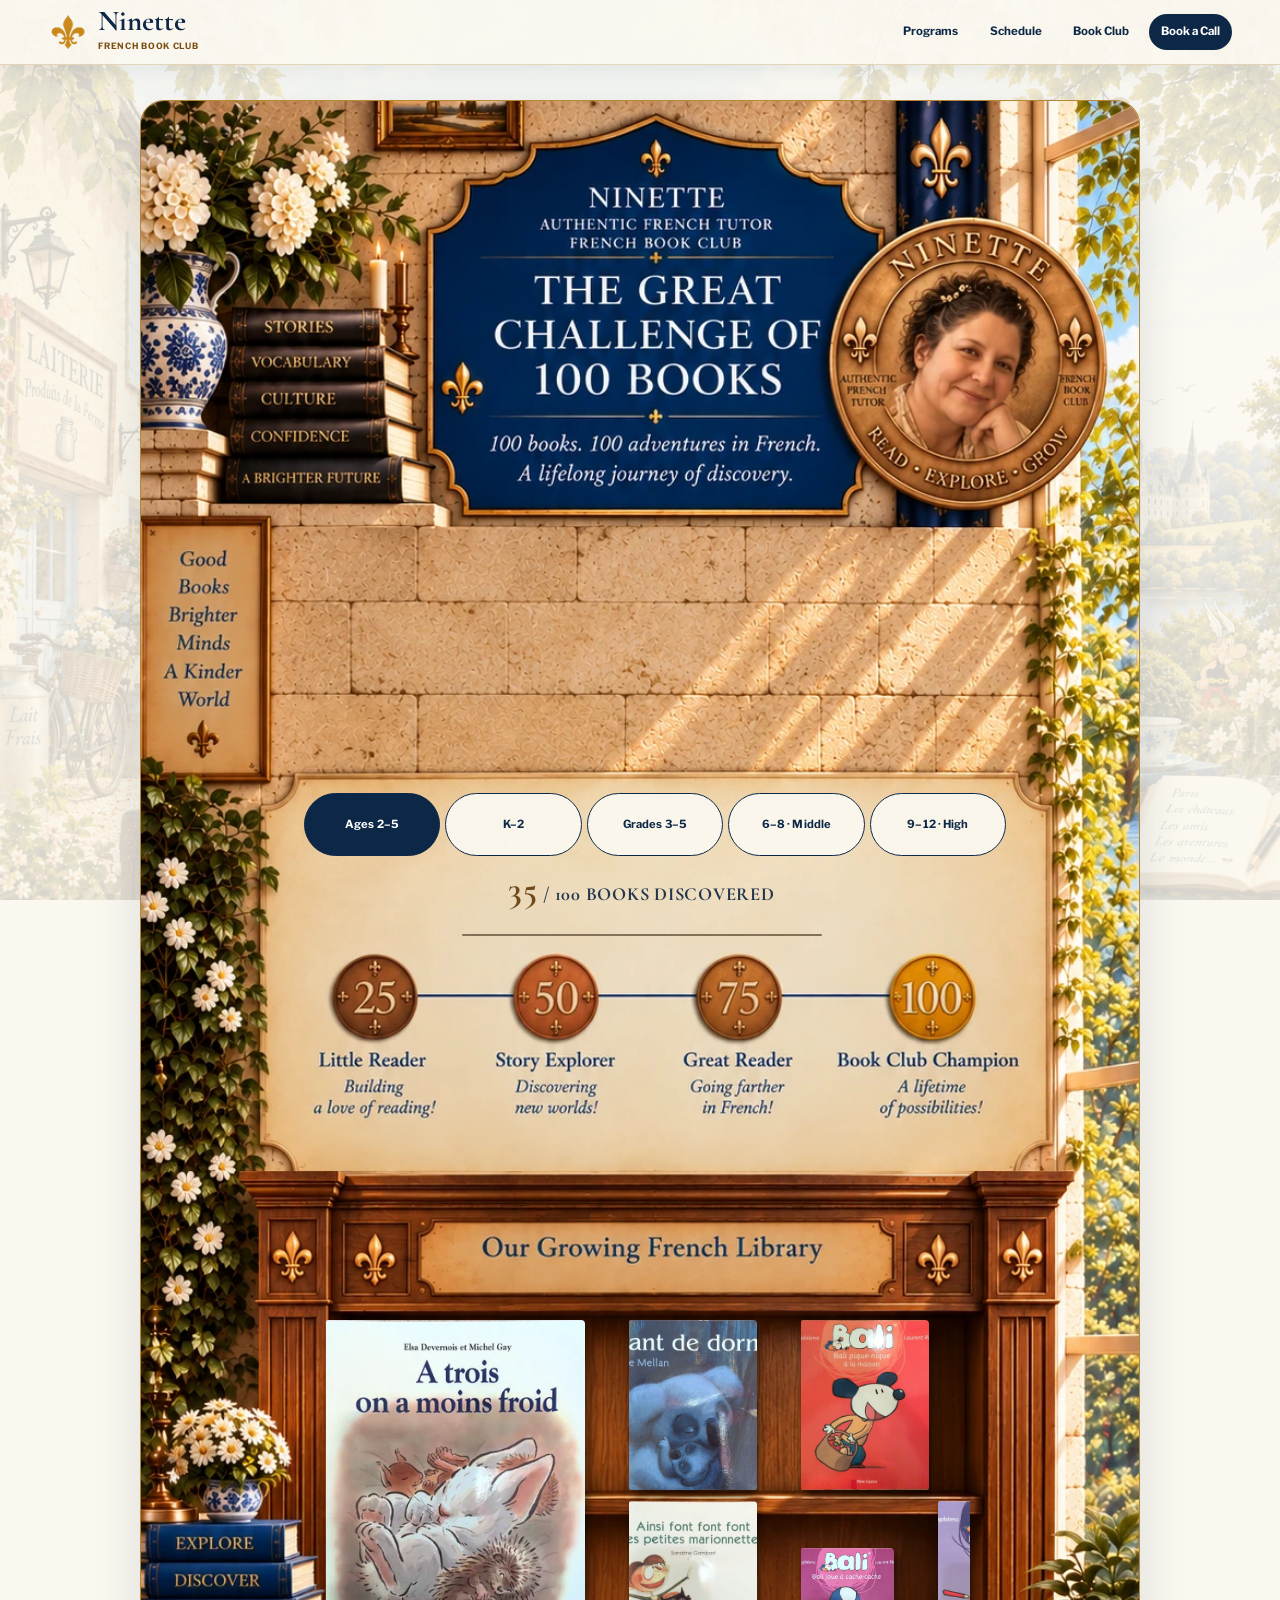
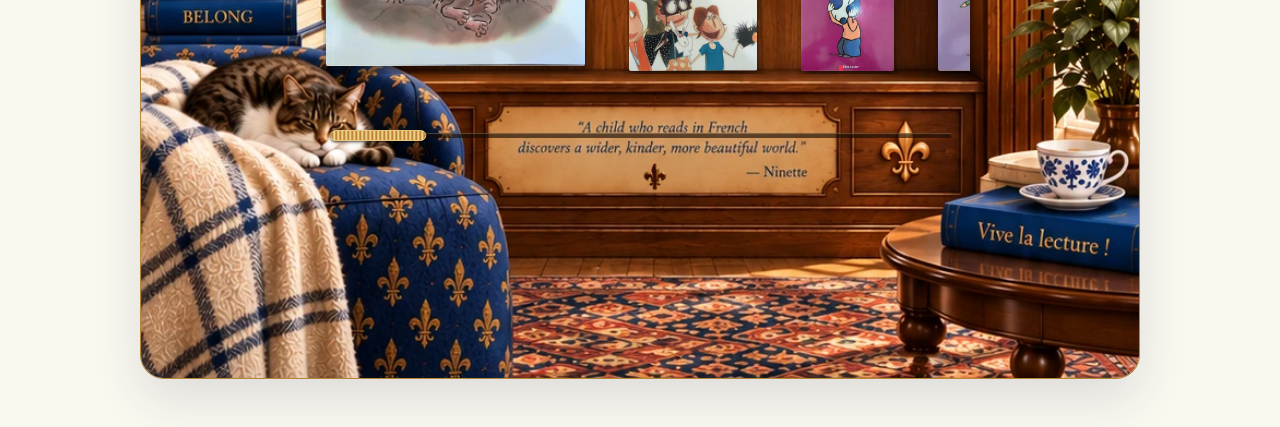
==== commit b2af0766: "Add optimized autumn leaf effects" ====
--- a/bookclub.html
+++ b/bookclub.html
@@ -11,9 +11,45 @@
         <link rel="preload" as="image" href="images/img-008-banner.webp">
         <link href="https://fonts.googleapis.com/css2?family=Cormorant+Garamond:ital,wght@0,500;0,600;0,700;1,500&family=Libre+Franklin:wght@400;500;600;700&family=Playfair+Display:ital,wght@0,700;1,400&display=swap" rel="stylesheet">
         <link rel="stylesheet" href="styles.css">
+        <script type="application/ld+json">
+            {
+                "@context": "https://schema.org",
+                "@type": "Course",
+                "name": "French Book Club",
+                "description": "An authentic French reading club for children and teens, with age-specific books, guided reading, discussion, and cultural discovery in French.",
+                "url": "https://frenchwithninette.com/bookclub.html",
+                "image": "https://frenchwithninette.com/images/img-008-banner.webp",
+                "inLanguage": "fr",
+                "audience": {
+                    "@type": "EducationalAudience",
+                    "educationalRole": "student",
+                    "audienceType": "Children and teens ages 2 to 17"
+                },
+                "provider": {
+                    "@type": "EducationalOrganization",
+                    "name": "French with Ninette",
+                    "url": "https://frenchwithninette.com/",
+                    "email": "arianesclass@gmail.com",
+                    "address": {
+                        "@type": "PostalAddress",
+                        "addressLocality": "Wake Forest",
+                        "addressRegion": "NC",
+                        "postalCode": "27587",
+                        "addressCountry": "US"
+                    }
+                },
+                "offers": {
+                    "@type": "Offer",
+                    "price": "200",
+                    "priceCurrency": "USD",
+                    "description": "Four Book Club sessions per month, per child."
+                }
+            }
+        </script>
     </head>
-    <body class="bookclub-page">
+    <body class="bookclub-page" data-seasonal-effect="autumn-leaves">
         <img class="page-background bookclub-page-background" src="images/img-001.png" width="1536" height="1024" fetchpriority="high" alt="">
+        <div class="seasonal-effect" aria-hidden="true"></div>
         <header class="scroll-nav is-visible" aria-label="Main navigation" aria-hidden="false">
             <a class="scroll-nav-brand" href="index.html#top">
                 <img class="scroll-nav-fleur" src="images/fleur1.png" alt="" aria-hidden="true">
@@ -58,6 +94,7 @@
                 <img class="bc-bottom" loading="lazy" decoding="async" src="images/bc-bottom.webp" width="914" height="210" alt="A cozy reading corner with an armchair, a cat, and a cup of tea - &quot;A child who reads in French discovers a wider, kinder, more beautiful world.&quot; - Ninette">
             </div>
         </main>
+        <script src="scripts/seasonal-effects.js" defer></script>
         <script src="scripts/bookclub.js" defer></script>
     </body>
 </html>
--- a/styles.css
+++ b/styles.css
@@ -925,6 +925,61 @@
     display: block;
     width: 100%;
     height: auto;
+}
+
+body[data-seasonal-effect] > .seasonal-effect {
+    position: fixed;
+    inset: 0;
+    z-index: 50;
+    overflow: hidden;
+    pointer-events: none;
+}
+
+.seasonal-leaf {
+    position: absolute;
+    top: -18vh;
+    left: var(--leaf-left);
+    width: var(--leaf-size);
+    height: auto;
+    opacity: var(--leaf-opacity);
+    filter: drop-shadow(0 3px 3px rgba(65, 31, 7, .24));
+    transform-origin: center;
+    will-change: transform;
+    animation: seasonal-leaf-fall var(--leaf-duration) linear var(--leaf-delay) infinite;
+}
+
+body:not([data-seasonal-effect="autumn-leaves"]) .seasonal-effect {
+    display: none;
+}
+
+@keyframes seasonal-leaf-fall {
+    0% {
+        transform: translate3d(0, 0, 0) rotate(0deg);
+    }
+
+    35% {
+        transform: translate3d(var(--leaf-sway), 40vh, 0) rotate(180deg);
+    }
+
+    70% {
+        transform: translate3d(var(--leaf-reverse-sway), 80vh, 0) rotate(380deg);
+    }
+
+    100% {
+        transform: translate3d(var(--leaf-sway), 125vh, 0) rotate(540deg);
+    }
+}
+
+@media (prefers-reduced-motion: reduce) {
+    .seasonal-effect {
+        display: none;
+    }
+}
+
+@media (max-width: 700px) {
+    .seasonal-leaf {
+        filter: none;
+    }
 }
 
 .bc-top {
@@ -1579,6 +1634,15 @@
 body > :not(.page-background) {
     position: relative;
     z-index: 1;
+}
+
+body[data-seasonal-effect] > .seasonal-effect {
+    position: fixed;
+    top: 0;
+    left: 0;
+    width: 100vw;
+    height: 100vh;
+    z-index: 50;
 }
 
 body > .scroll-nav {
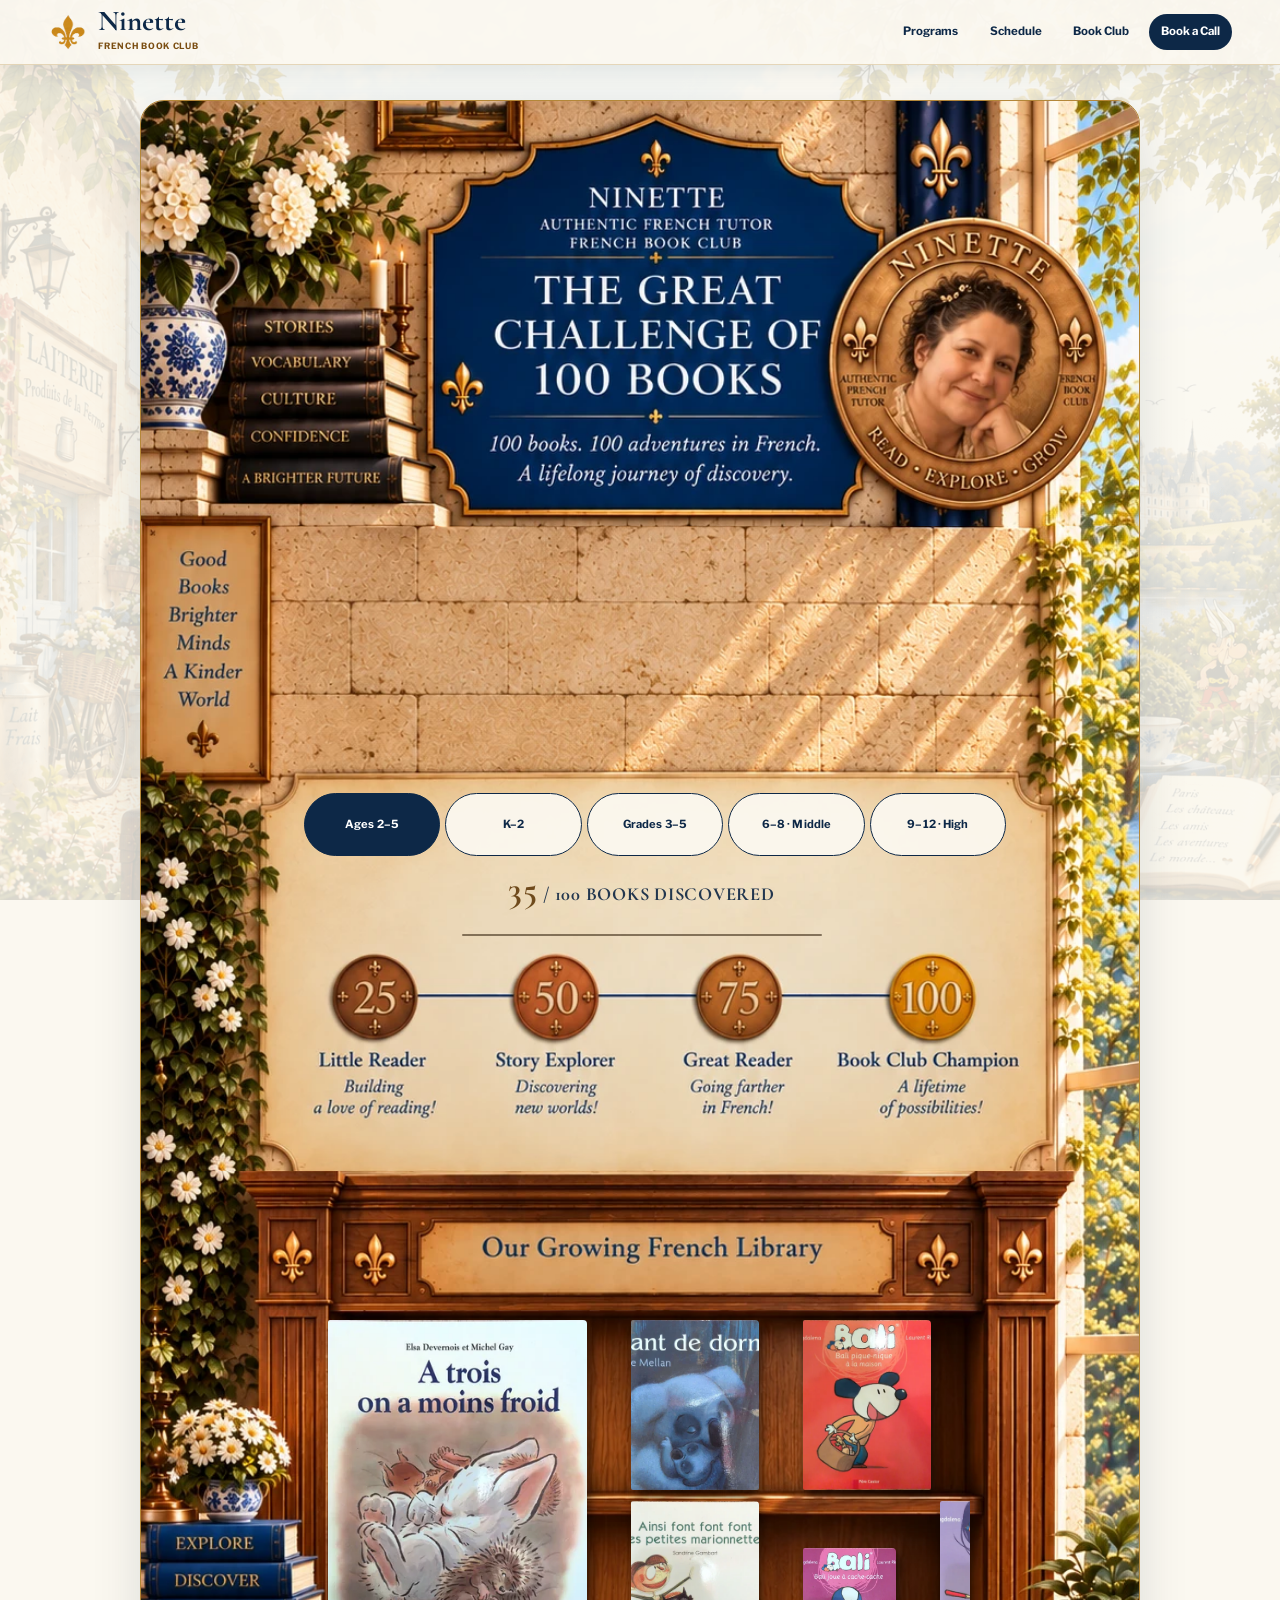
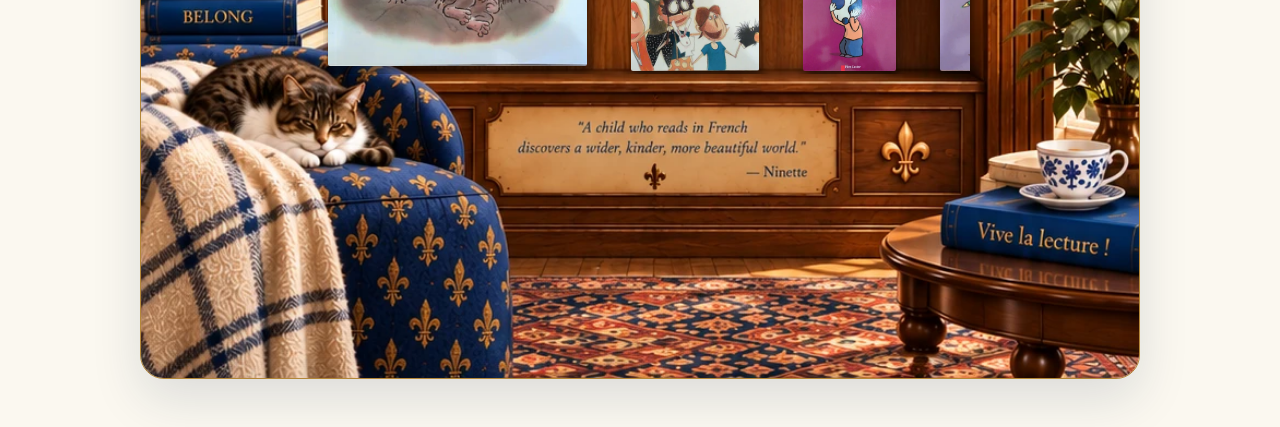
==== commit c47bba7b: "Drop book club alternate scrollbar" ====
--- a/bookclub.html
+++ b/bookclub.html
@@ -87,9 +87,6 @@
                 <div class="bc-shelf-band">
                     <img class="bc-shelf-band-img" src="images/bc-shelf-band.webp" width="914" height="402" loading="lazy" decoding="async" alt="Wooden chateau library cabinet">
                     <div class="bc-shelf" id="bc-shelf"></div>
-                    <div class="bc-scrollbar" id="bc-scrollbar" hidden aria-hidden="true">
-                        <div class="bc-scroll-thumb" id="bc-scroll-thumb"></div>
-                    </div>
                 </div>
                 <img class="bc-bottom" loading="lazy" decoding="async" src="images/bc-bottom.webp" width="914" height="210" alt="A cozy reading corner with an armchair, a cat, and a cup of tea - &quot;A child who reads in French discovers a wider, kinder, more beautiful world.&quot; - Ninette">
             </div>
--- a/styles.css
+++ b/styles.css
@@ -1138,40 +1138,6 @@
     line-height: normal;
     scrollbar-width: thin;
     scrollbar-color: #a9803f rgba(0, 0, 0, .35);
-}
-
-.bc-scrollbar {
-    position: absolute;
-    left: 18.9%;
-    right: 18.7%;
-    bottom: 2.5%;
-    height: 5px;
-    border-radius: 99px;
-    background: rgba(20, 10, 4, .62);
-    box-shadow: inset 0 1px 1px rgba(255, 235, 188, .25);
-    cursor: ew-resize;
-}
-
-.bc-scrollbar[hidden] {
-    display: none;
-}
-
-.bc-scroll-thumb {
-    position: absolute;
-    top: -3px;
-    bottom: -3px;
-    left: 0;
-    min-width: 32px;
-    border: 1px solid #e8c77c;
-    border-radius: 99px;
-    background: repeating-linear-gradient(90deg, #bd8535 0 2px, #f0d18b 2px 4px);
-    box-shadow: 0 1px 3px rgba(0, 0, 0, .7);
-    cursor: grab;
-    touch-action: none;
-}
-
-.bc-scroll-thumb:active {
-    cursor: grabbing;
 }
 
 .bc-shelf.is-empty {
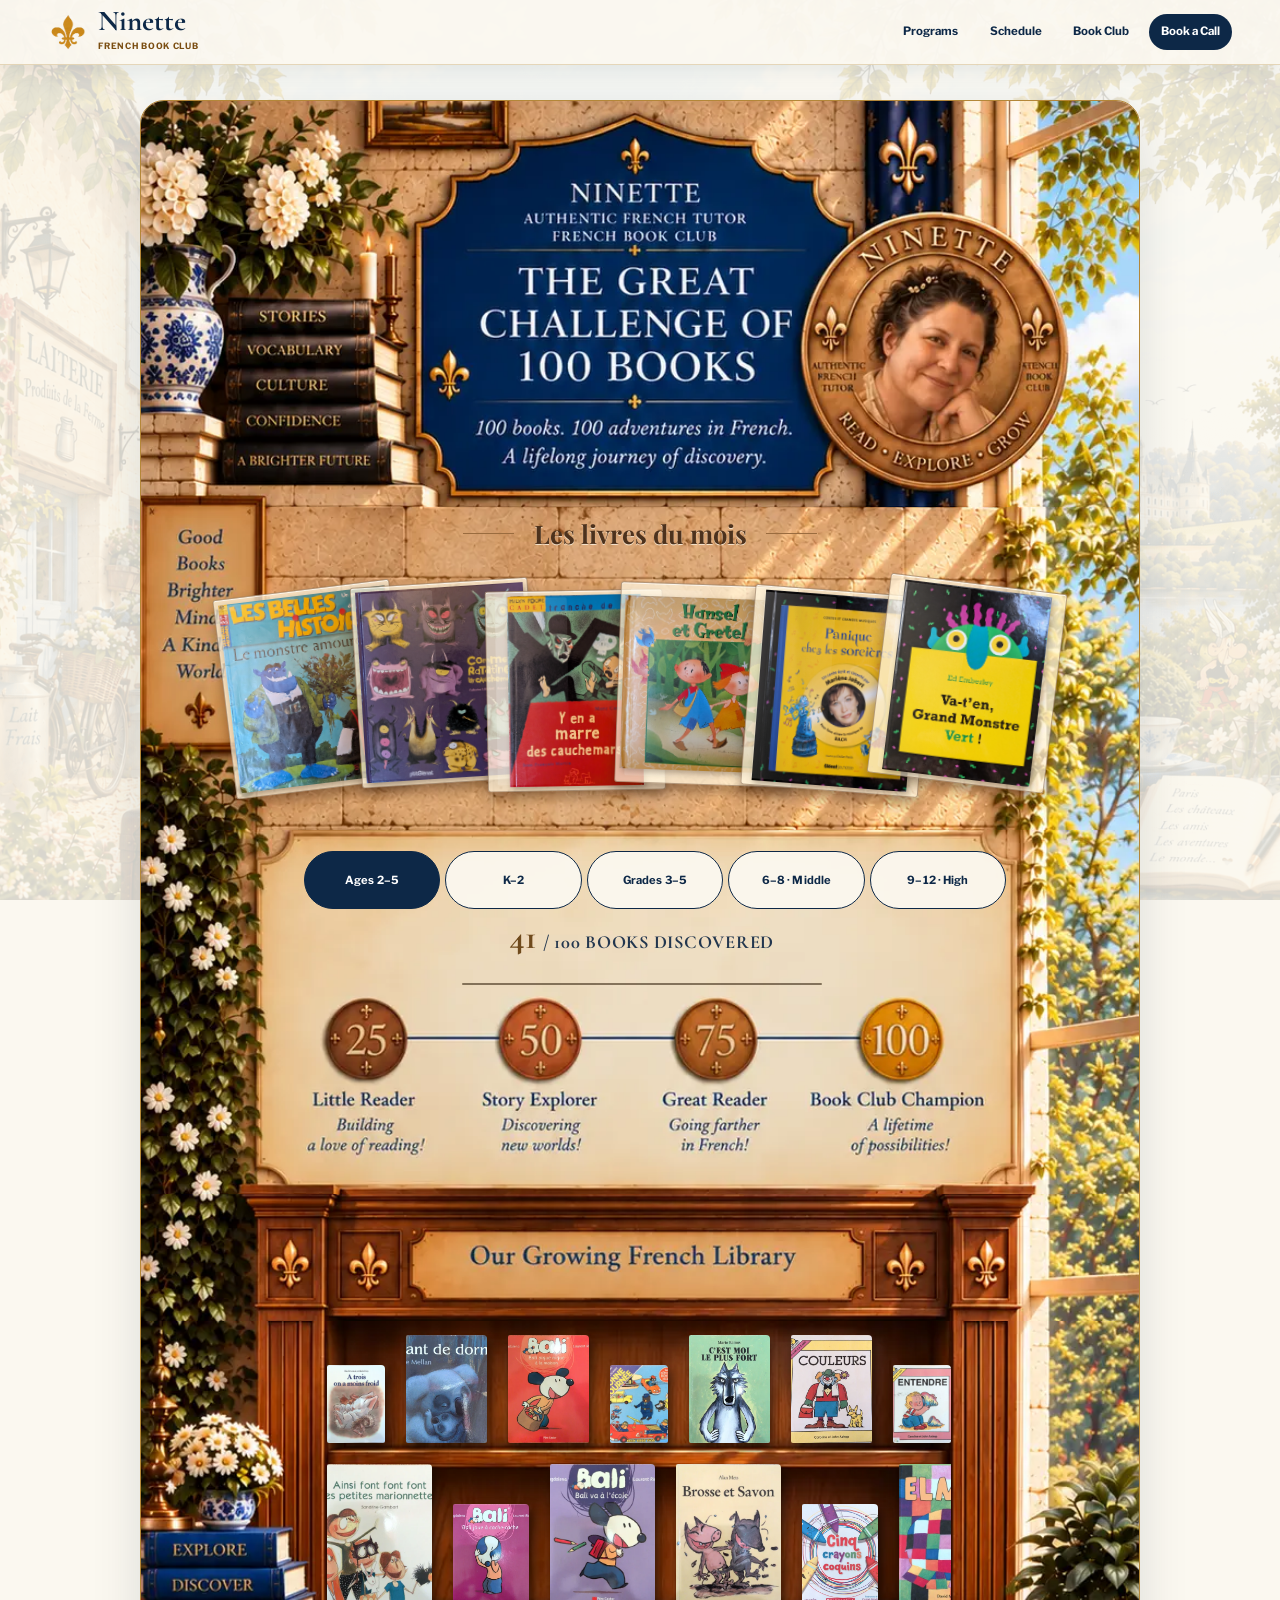
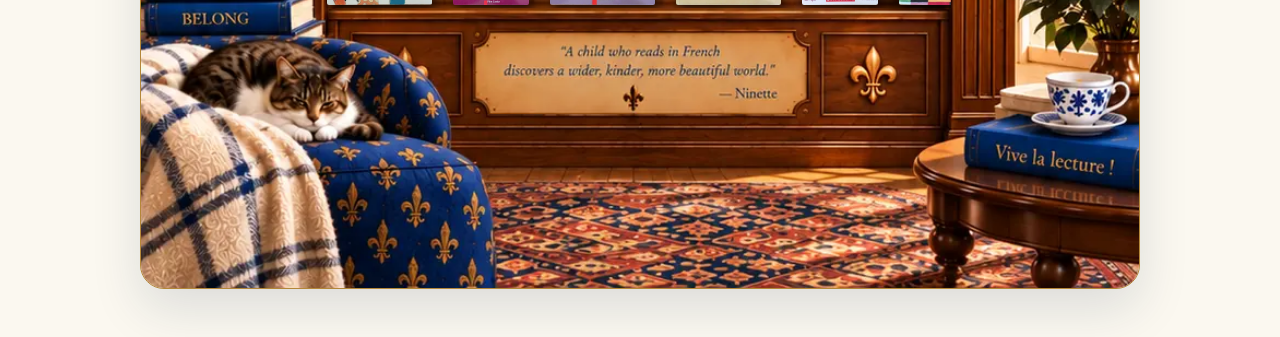
==== commit 210dec01: "Add October book club feature" ====
--- a/bookclub.html
+++ b/bookclub.html
@@ -67,10 +67,16 @@
         </header>
         <main class="bookclub-page-main">
             <div id="bookclub">
-                <img class="bc-banner" src="images/img-008-banner.webp" width="914" height="389" fetchpriority="high" alt="Ninette Authentic French Tutor · French Book Club · The Great Challenge of 100 Books">
-                <img class="bc-monthly-wall" src="images/bc-monthly-wall.webp" width="914" height="223" loading="lazy" decoding="async" alt="Stone wall in the chateau library, reserved for monthly featured books">
+                <img class="bc-banner" src="images/img-008-banner.webp" width="914" height="372" fetchpriority="high" alt="Ninette Authentic French Tutor · French Book Club · The Great Challenge of 100 Books">
+                <section class="bc-monthly" aria-labelledby="bc-monthly-heading">
+                    <img class="bc-monthly-wall" src="images/bc-monthly-wall.webp" width="914" height="296" loading="lazy" decoding="async" alt="Stone wall in the chateau library">
+                    <div class="bc-monthly-content">
+                        <h2 id="bc-monthly-heading">Les livres du mois</h2>
+                        <div class="bc-monthly-books" id="bc-monthly-books"></div>
+                    </div>
+                </section>
                 <div class="bc-top">
-                    <img class="bc-top-img" src="images/bc-top.webp" width="914" height="368" alt="Book Club levels, reading progress and milestone medals on the chateau library wall">
+                    <img class="bc-top-img" src="images/bc-top.webp" width="914" height="333" alt="Book Club levels, reading progress and milestone medals on the chateau library wall">
                     <div class="bc-tabs" role="tablist" aria-label="Book Club levels">
                         <button type="button" class="bc-tab" data-level="ages-2-5" role="tab">Ages 2–5</button>
                         <button type="button" class="bc-tab" data-level="k-2" role="tab" aria-label="Kindergarten to 2nd Grade">K–2</button>
@@ -83,12 +89,12 @@
                         <div class="bc-progress"><div class="bc-progress-fill" id="bc-progress-fill"></div></div>
                     </div>
                 </div>
-                <img class="bc-cornice" loading="lazy" decoding="async" src="images/bc-cornice.webp" width="914" height="129" alt="Our Growing French Library">
+                <img class="bc-cornice" loading="lazy" decoding="async" src="images/bc-cornice.webp" width="914" height="118" alt="Our Growing French Library">
                 <div class="bc-shelf-band">
-                    <img class="bc-shelf-band-img" src="images/bc-shelf-band.webp" width="914" height="402" loading="lazy" decoding="async" alt="Wooden chateau library cabinet">
+                    <img class="bc-shelf-band-img" src="images/bc-shelf-band.webp" width="914" height="360" loading="lazy" decoding="async" alt="Wooden chateau library cabinet">
                     <div class="bc-shelf" id="bc-shelf"></div>
                 </div>
-                <img class="bc-bottom" loading="lazy" decoding="async" src="images/bc-bottom.webp" width="914" height="210" alt="A cozy reading corner with an armchair, a cat, and a cup of tea - &quot;A child who reads in French discovers a wider, kinder, more beautiful world.&quot; - Ninette">
+                <img class="bc-bottom" loading="lazy" decoding="async" src="images/bc-bottom.webp" width="914" height="159" alt="A cozy reading corner with an armchair, a cat, and a cup of tea - &quot;A child who reads in French discovers a wider, kinder, more beautiful world.&quot; - Ninette">
             </div>
         </main>
         <script src="scripts/seasonal-effects.js" defer></script>
--- a/styles.css
+++ b/styles.css
@@ -985,7 +985,7 @@
 .bc-top {
     position: relative;
     line-height: 0;
-    aspect-ratio: 914 / 368;
+    aspect-ratio: 914 / 333;
     overflow: hidden;
 }
 
@@ -998,6 +998,153 @@
     width: 100%;
     height: auto;
     margin: 0;
+}
+
+.bc-monthly {
+    position: relative;
+    aspect-ratio: 914 / 296;
+    overflow: hidden;
+}
+
+.bc-monthly-content {
+    position: absolute;
+    inset: 0;
+    display: flex;
+    flex-direction: column;
+    align-items: center;
+    padding: 1.4% 9.5% 4.8%;
+    z-index: 1;
+}
+
+.bc-monthly h2 {
+    display: flex;
+    align-items: center;
+    gap: .75em;
+    margin: 0 0 2.2%;
+    color: #4d321d;
+    font-family: 'Playfair Display', serif;
+    font-size: clamp(.85rem, 2.3vw, 1.6rem);
+    letter-spacing: 0;
+    line-height: 1;
+    text-shadow: 0 1px rgba(255, 248, 232, .8);
+}
+
+.bc-monthly h2::before,
+.bc-monthly h2::after {
+    width: clamp(1.4rem, 5vw, 3.2rem);
+    height: 1px;
+    background: #9a6c3f;
+    content: "";
+}
+
+.bc-monthly-books {
+    position: relative;
+    width: 100%;
+    min-height: 0;
+    flex: 1;
+}
+
+.bc-monthly-book {
+    position: absolute;
+    bottom: 0;
+    left: var(--monthly-left);
+    width: 22%;
+    height: 92%;
+    margin: 0;
+    padding: .45%;
+    isolation: isolate;
+    background: rgba(255, 245, 220, .74);
+    border: 1px solid rgba(83, 48, 26, .42);
+    border-radius: 3px;
+    box-shadow: 0 7px 12px rgba(47, 23, 9, .38), inset 0 1px rgba(255, 255, 255, .72);
+    transform: translateY(calc(var(--monthly-lift) - var(--dock-rise, 0px))) rotate(var(--monthly-tilt)) scale(var(--dock-scale, 1));
+    transform-origin: center bottom;
+    transition: box-shadow .18s ease, filter .18s ease, transform .18s cubic-bezier(.2, .8, .25, 1);
+}
+
+.bc-monthly-book::after {
+    position: absolute;
+    inset: 3% 54% 3% 5%;
+    z-index: 1;
+    border-radius: 2px;
+    background: linear-gradient(105deg, rgba(255, 255, 255, .48), transparent);
+    content: "";
+    opacity: .48;
+    pointer-events: none;
+}
+
+.bc-monthly-book:nth-child(1) {
+    --monthly-delay: .06s;
+    --monthly-left: 0%;
+    --monthly-lift: 3%;
+    --monthly-tilt: -7deg;
+    z-index: 1;
+}
+
+.bc-monthly-book:nth-child(2) {
+    --monthly-delay: .13s;
+    --monthly-left: 15.6%;
+    --monthly-lift: 0%;
+    --monthly-tilt: -3.6deg;
+    z-index: 2;
+}
+
+.bc-monthly-book:nth-child(3) {
+    --monthly-delay: .2s;
+    --monthly-left: 31.2%;
+    --monthly-lift: 4%;
+    --monthly-tilt: -1deg;
+    z-index: 3;
+}
+
+.bc-monthly-book:nth-child(4) {
+    --monthly-delay: .27s;
+    --monthly-left: 46.8%;
+    --monthly-lift: 1%;
+    --monthly-tilt: 2deg;
+    z-index: 4;
+}
+
+.bc-monthly-book:nth-child(5) {
+    --monthly-delay: .34s;
+    --monthly-left: 62.4%;
+    --monthly-lift: 4%;
+    --monthly-tilt: 4.4deg;
+    z-index: 5;
+}
+
+.bc-monthly-book:nth-child(6) {
+    --monthly-delay: .41s;
+    --monthly-left: 78%;
+    --monthly-lift: 0%;
+    --monthly-tilt: 7deg;
+    z-index: 6;
+}
+
+@media (hover: hover) {
+    .bc-monthly-books:hover .bc-monthly-book {
+        box-shadow: 0 18px 25px rgba(47, 23, 9, .58), inset 0 1px rgba(255, 255, 255, .9);
+        filter: saturate(1.08) brightness(1.05);
+    }
+
+    .bc-monthly-book:hover::after {
+        opacity: .7;
+    }
+}
+
+.bc-monthly-book img {
+    display: block;
+    width: 100%;
+    height: 100%;
+    object-fit: contain;
+    filter: drop-shadow(2px 3px 3px rgba(38, 21, 9, .34));
+}
+
+@media (prefers-reduced-motion: reduce) {
+    .bc-monthly-book {
+        animation: none;
+        transition: none;
+    }
 }
 
 .bc-top-img {
@@ -1119,19 +1266,19 @@
     position: relative;
     line-height: 0;
     background: #241507;
-    aspect-ratio: 914 / 402;
+    aspect-ratio: 914 / 360;
     overflow: hidden;
 }
 
 .bc-shelf {
     position: absolute;
-    left: 18.2%;
-    right: 16.9%;
-    top: 2.2%;
-    bottom: 17%;
+    left: 18.5%;
+    right: 18.8%;
+    top: 3.5%;
+    bottom: 27%;
     display: flex;
     flex-direction: column;
-    gap: 3%;
+    gap: 8%;
     overflow-x: auto;
     overflow-y: hidden;
     padding: 0 .5% .3%;
@@ -1156,6 +1303,10 @@
     overflow: visible;
 }
 
+.bc-shelf-row:first-child {
+    flex: 0 0 40%;
+}
+
 .bc-book {
     flex: 0 0 auto;
     margin: 0;
@@ -1169,10 +1320,7 @@
 }
 
 .bc-book.is-tall {
-    height: 203%;
-    align-self: flex-start;
-    position: relative;
-    z-index: 1;
+    height: 100%;
 }
 
 .bc-book.is-spacer {
@@ -1217,6 +1365,22 @@
 }
 
 @media(max-width: 480px) {
+    .bc-monthly-content {
+        padding: 4% 5% 4.8%;
+    }
+
+    .bc-monthly-books {
+        gap: 1.7%;
+    }
+
+    .bc-monthly-book {
+        width: 23%;
+        height: 90%;
+        padding: .3%;
+        border-radius: 2px;
+        box-shadow: 0 4px 7px rgba(47, 23, 9, .35);
+    }
+
     .bc-tabs {
         top: .8%;
         height: 11.5%;
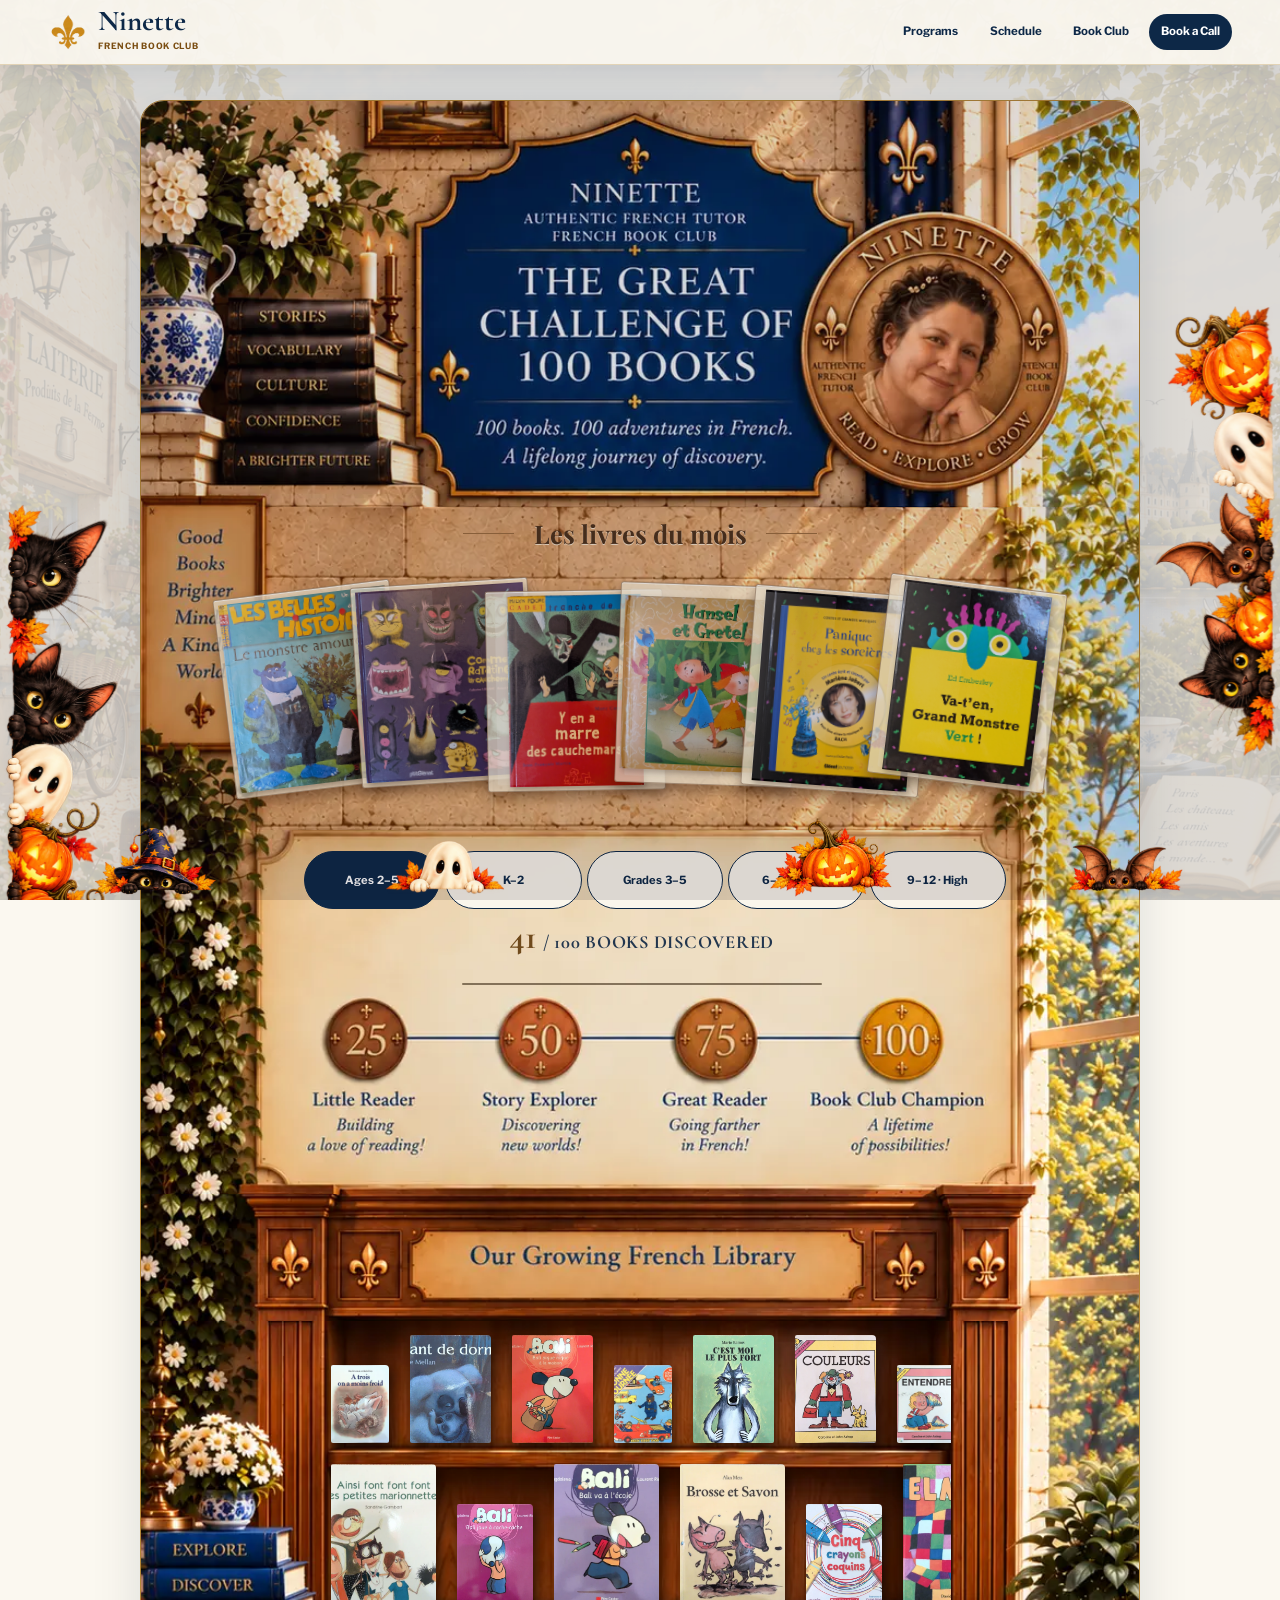
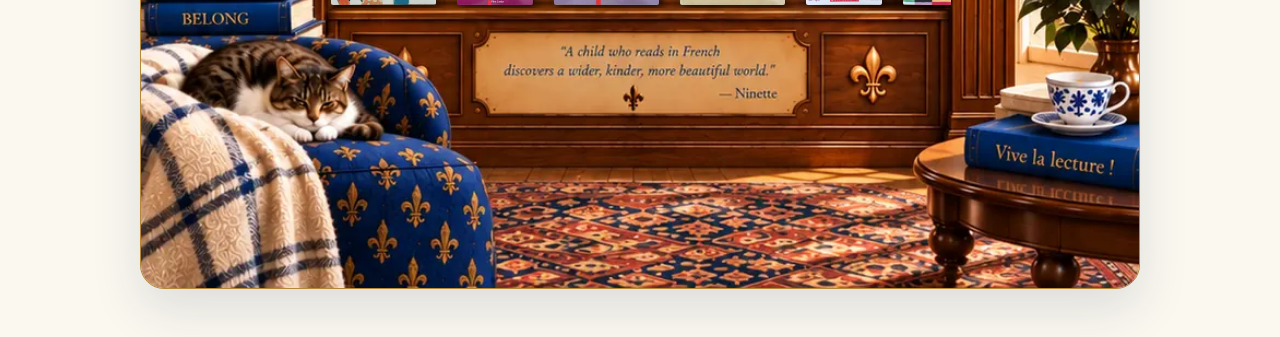
==== commit 219e8ff4: "Add Halloween seasonal effect" ====
--- a/bookclub.html
+++ b/bookclub.html
@@ -47,7 +47,7 @@
             }
         </script>
     </head>
-    <body class="bookclub-page" data-seasonal-effect="autumn-leaves">
+    <body class="bookclub-page" data-seasonal-effect="halloween">
         <img class="page-background bookclub-page-background" src="images/img-001.png" width="1536" height="1024" fetchpriority="high" alt="">
         <div class="seasonal-effect" aria-hidden="true"></div>
         <header class="scroll-nav is-visible" aria-label="Main navigation" aria-hidden="false">
--- a/styles.css
+++ b/styles.css
@@ -935,6 +935,132 @@
     pointer-events: none;
 }
 
+body[data-seasonal-effect="halloween"] > .seasonal-effect::before {
+    background: rgba(17, 12, 28, .13);
+    content: "";
+    inset: 0;
+    position: absolute;
+}
+
+.seasonal-halloween-character {
+    position: absolute;
+    z-index: 1;
+    user-select: none;
+    -webkit-user-drag: none;
+    will-change: transform, opacity;
+}
+
+.seasonal-halloween-runner {
+    left: 0;
+    top: var(--halloween-lane);
+    width: clamp(64px, 9vw, 122px);
+    opacity: 0;
+    animation: halloween-cartoon-dash 27s cubic-bezier(.45, 0, .55, 1) var(--halloween-delay) infinite both;
+}
+
+.seasonal-halloween-jump {
+    left: 50%;
+    top: 50%;
+    width: clamp(120px, 22vw, 250px);
+    opacity: 0;
+    transform: translate(-50%, -50%) scale(.08) rotate(-18deg);
+    animation: halloween-cartoon-pop 31s ease-in-out var(--halloween-delay) infinite both;
+}
+
+.seasonal-halloween-decoration {
+    position: absolute;
+    width: clamp(58px, 10vw, 138px);
+    z-index: 1;
+    user-select: none;
+    -webkit-user-drag: none;
+}
+
+.seasonal-halloween-decoration-1 {
+    right: 0;
+    top: 34vh;
+}
+
+.seasonal-halloween-decoration-5 {
+    left: 0;
+    top: 56vh;
+}
+
+.seasonal-halloween-decoration-0 {
+    bottom: 0;
+    left: 7%;
+}
+
+.seasonal-halloween-decoration-2 {
+    bottom: 0;
+    left: 30%;
+}
+
+.seasonal-halloween-decoration-3 {
+    bottom: 0;
+    right: 30%;
+}
+
+.seasonal-halloween-decoration-4 {
+    bottom: 0;
+    right: 7%;
+}
+
+@keyframes halloween-cartoon-dash {
+    0%, 2% {
+        opacity: 0;
+        transform: translate3d(calc(var(--halloween-direction) * -130vw), 0, 0) rotate(-12deg) scale(.78);
+    }
+
+    5% {
+        opacity: 1;
+    }
+
+    10% {
+        transform: translate3d(calc(var(--halloween-direction) * -82vw), -2vh, 0) rotate(7deg) scale(1.02);
+    }
+
+    17% {
+        opacity: 1;
+        transform: translate3d(calc(var(--halloween-direction) * 12vw), 2vh, 0) rotate(-8deg) scale(.94);
+    }
+
+    23% {
+        opacity: 0;
+        transform: translate3d(calc(var(--halloween-direction) * 130vw), -1vh, 0) rotate(11deg) scale(.8);
+    }
+
+    100% {
+        opacity: 0;
+        transform: translate3d(calc(var(--halloween-direction) * 130vw), 0, 0) rotate(11deg) scale(.8);
+    }
+}
+
+@keyframes halloween-cartoon-pop {
+    0%, 54% {
+        opacity: 0;
+        transform: translate(-50%, -50%) scale(.08) rotate(-18deg);
+    }
+
+    58% {
+        opacity: 1;
+        transform: translate(-50%, -50%) scale(1.12) rotate(5deg);
+    }
+
+    61% {
+        transform: translate(-50%, -50%) scale(.98) rotate(-3deg);
+    }
+
+    63% {
+        opacity: 1;
+        transform: translate(-50%, -50%) scale(1) rotate(0deg);
+    }
+
+    68%, 100% {
+        opacity: 0;
+        transform: translate(-50%, -50%) scale(.55) rotate(12deg);
+    }
+}
+
 .seasonal-leaf {
     position: absolute;
     top: -18vh;
@@ -948,7 +1074,7 @@
     animation: seasonal-leaf-fall var(--leaf-duration) linear var(--leaf-delay) infinite;
 }
 
-body:not([data-seasonal-effect="autumn-leaves"]) .seasonal-effect {
+body:not([data-seasonal-effect="autumn-leaves"]):not([data-seasonal-effect="halloween"]) .seasonal-effect {
     display: none;
 }
 
@@ -971,7 +1097,11 @@
 }
 
 @media (prefers-reduced-motion: reduce) {
-    .seasonal-effect {
+    body[data-seasonal-effect="autumn-leaves"] > .seasonal-effect {
+        display: none;
+    }
+
+    .seasonal-halloween-character {
         display: none;
     }
 }
@@ -979,6 +1109,26 @@
 @media (max-width: 700px) {
     .seasonal-leaf {
         filter: none;
+    }
+
+    .seasonal-halloween-decoration {
+        width: clamp(44px, 15vw, 68px);
+    }
+
+    .seasonal-halloween-decoration-0 {
+        left: 4%;
+    }
+
+    .seasonal-halloween-decoration-2 {
+        left: 24%;
+    }
+
+    .seasonal-halloween-decoration-3 {
+        right: 24%;
+    }
+
+    .seasonal-halloween-decoration-4 {
+        right: 4%;
     }
 }
 
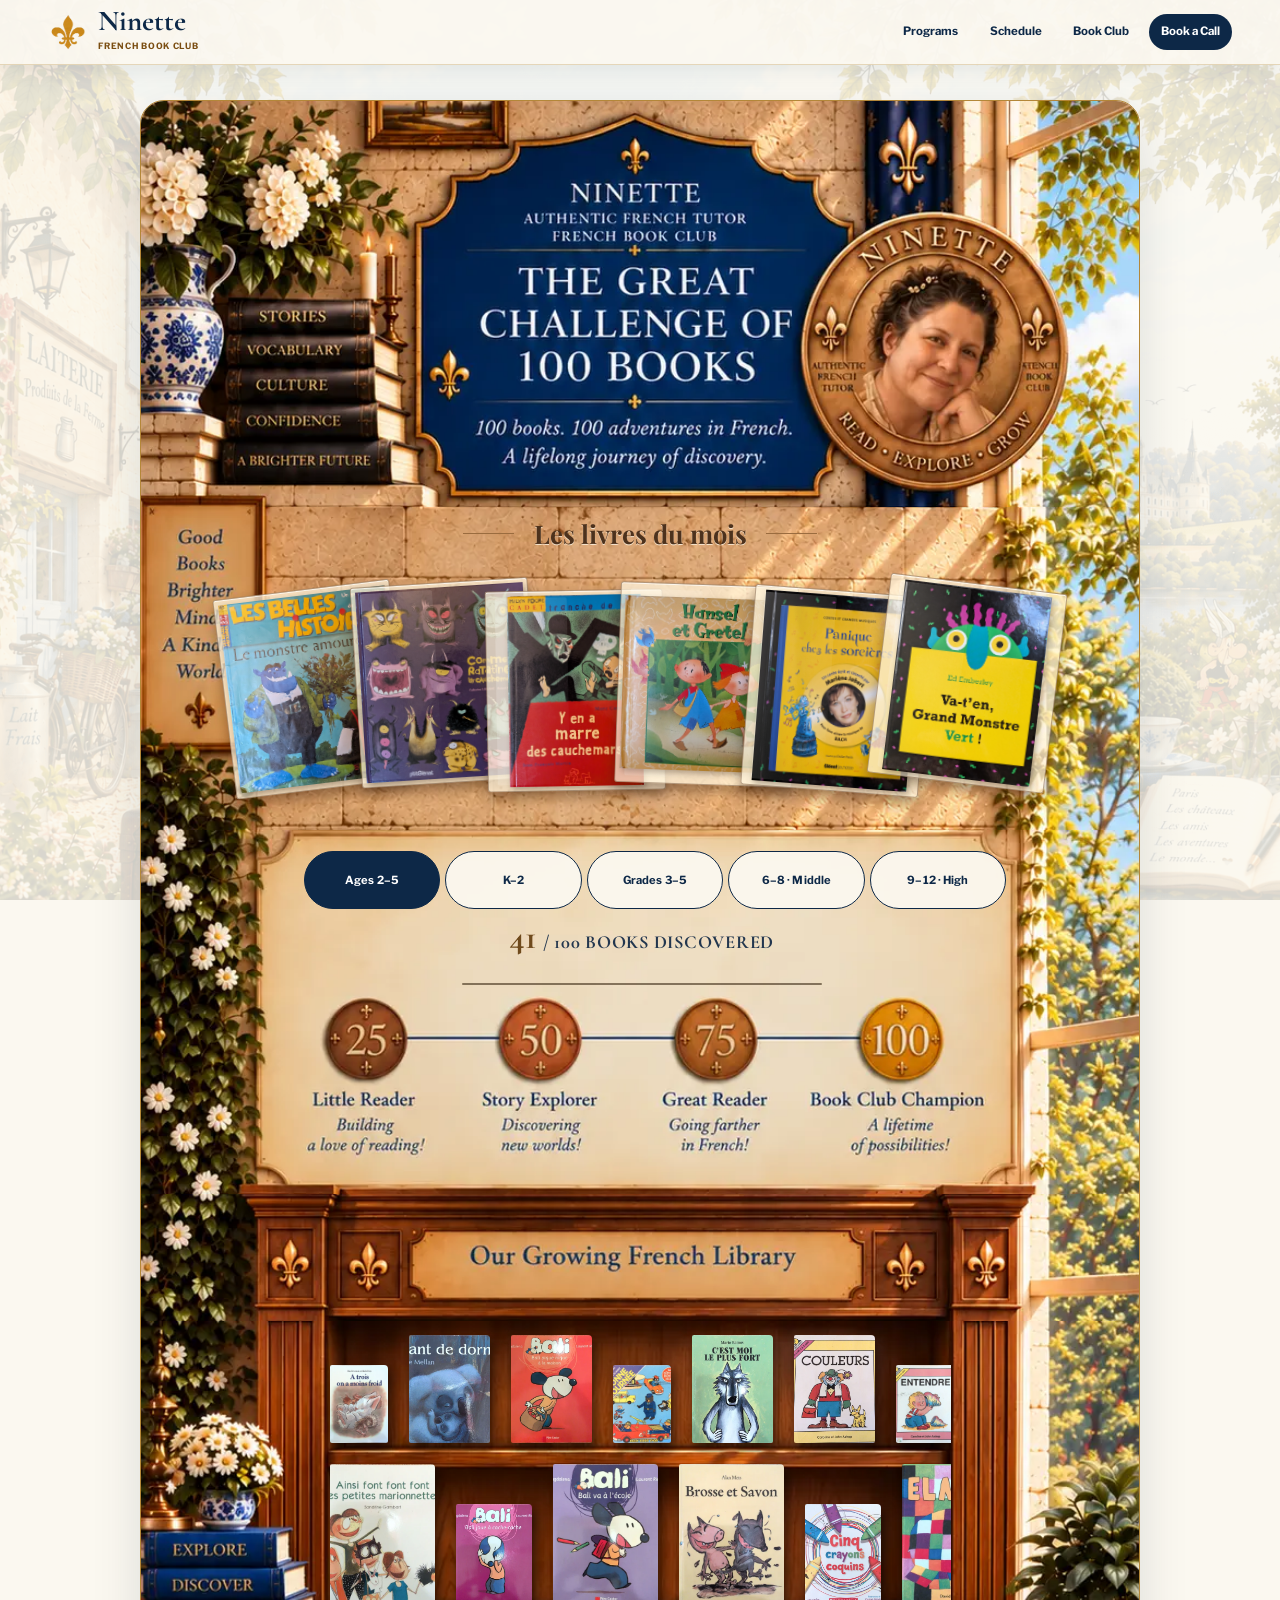
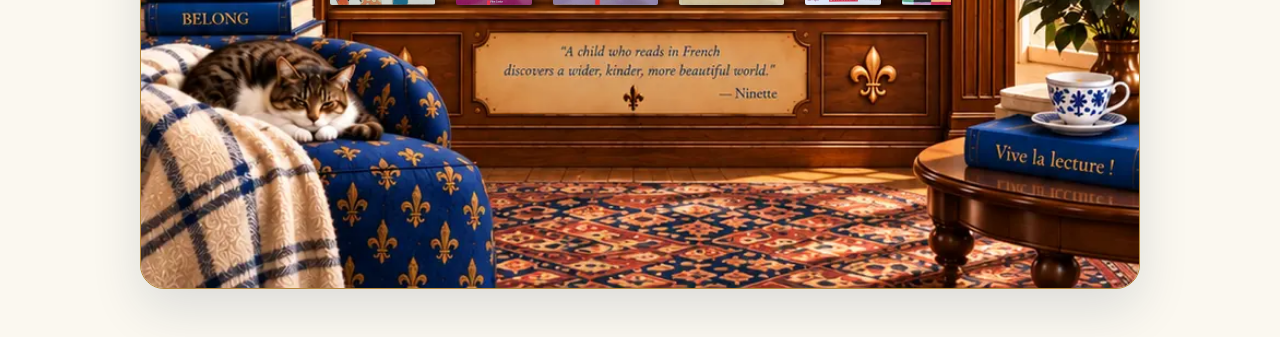
==== commit a7ef2956: "Switch to autumn seasonal effect" ====
--- a/bookclub.html
+++ b/bookclub.html
@@ -47,7 +47,7 @@
             }
         </script>
     </head>
-    <body class="bookclub-page" data-seasonal-effect="halloween">
+    <body class="bookclub-page" data-seasonal-effect="autumn-leaves">
         <img class="page-background bookclub-page-background" src="images/img-001.png" width="1536" height="1024" fetchpriority="high" alt="">
         <div class="seasonal-effect" aria-hidden="true"></div>
         <header class="scroll-nav is-visible" aria-label="Main navigation" aria-hidden="false">
